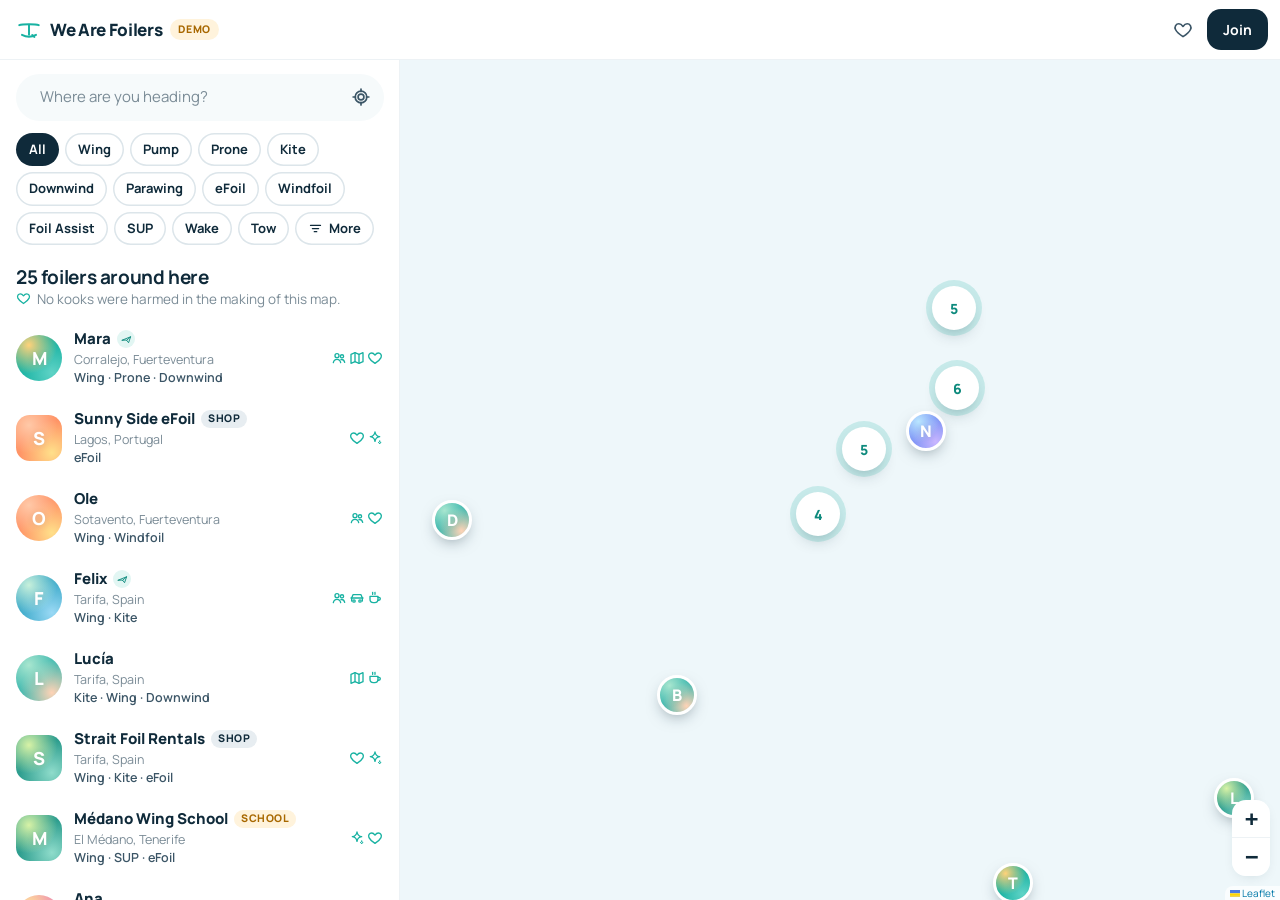
==== index.html @ 5c859008 "First version: map, profile cards, travel mode, admin (demo mode) Co-Authored-By: Claude Opus 5.5 <n" ====
<!doctype html>
<html lang="en">
<head>
  <meta charset="utf-8">
  <meta name="viewport" content="width=device-width, initial-scale=1, viewport-fit=cover">
  <title>We Are Foilers · Find foilers near you, wherever you are</title>
  <meta name="description" content="A free, non-profit world map of foilers. Wing, pump, prone, kite, downwind and more. Find locals when you travel, get shown the spots, share a session.">
  <meta name="theme-color" content="#FFFFFF">
  <link rel="icon" href="assets/img/favicon.svg" type="image/svg+xml">
  <meta property="og:title" content="We Are Foilers">
  <meta property="og:description" content="Find foilers near you, wherever you are. Free and non-profit.">
  <meta property="og:type" content="website">
  <link rel="stylesheet" href="assets/vendor/leaflet/leaflet.css">
  <link rel="stylesheet" href="assets/vendor/markercluster/MarkerCluster.css">
  <link rel="stylesheet" href="assets/vendor/maplibre/maplibre-gl.css">
  <link rel="stylesheet" href="assets/css/fonts.css">
  <link rel="stylesheet" href="assets/css/app.css">
</head>
<body>

<header class="topbar">
  <div class="brand"><a class="logo" href="./" aria-label="We Are Foilers, home"><span id="logoIcon"></span>We Are Foilers</a><button class="demo-badge hidden" id="demoBanner">Demo</button></div>
  <div class="top-actions">
    <button class="icon-btn" id="btnAbout" aria-label="About"></button>
    <button class="btn" id="btnMe">Join</button>
  </div>
</header>

<main class="layout">
  <div id="map" role="application" aria-label="Map of foilers"></div>

  <div class="finder" id="finder">
    <form class="search" id="searchForm" role="search">
      <span id="searchIcon"></span>
      <input id="searchInput" type="search" placeholder="Where are you heading?" autocomplete="off" enterkeyhint="search" aria-label="Search a place">
      <button type="button" class="icon-btn" id="btnLocate" aria-label="Near me"></button>
    </form>
    <div class="chips" id="chips" aria-label="Filter by discipline"></div>
  </div>

  <aside class="panel" id="panel" data-size="peek" aria-label="Foilers">
    <button class="grip" id="grip" aria-label="Expand list"><span></span></button>
    <div class="panel-body" id="panelBody"></div>
  </aside>
</main>

<dialog id="dlg"></dialog>
<div class="toast" id="toast" role="status" aria-live="polite"></div>

<script src="assets/vendor/leaflet/leaflet.js"></script>
<script src="assets/vendor/markercluster/leaflet.markercluster.js"></script>
<script src="assets/vendor/maplibre/maplibre-gl.js"></script>
<script src="assets/vendor/maplibre/leaflet-maplibre-gl.js"></script>
<script src="assets/js/config.js"></script>
<script src="assets/js/catalog.js"></script>
<script src="assets/js/icons.js"></script>
<script src="assets/js/ui.js"></script>
<script src="assets/js/store-demo.js"></script>
<script src="assets/js/app.js"></script>
</body>
</html>
---- assets/vendor/leaflet/leaflet.css ----
/* required styles */

.leaflet-pane,
.leaflet-tile,
.leaflet-marker-icon,
.leaflet-marker-shadow,
.leaflet-tile-container,
.leaflet-pane > svg,
.leaflet-pane > canvas,
.leaflet-zoom-box,
.leaflet-image-layer,
.leaflet-layer {
	position: absolute;
	left: 0;
	top: 0;
	}
.leaflet-container {
	overflow: hidden;
	}
.leaflet-tile,
.leaflet-marker-icon,
.leaflet-marker-shadow {
	-webkit-user-select: none;
	   -moz-user-select: none;
	        user-select: none;
	  -webkit-user-drag: none;
	}
/* Prevents IE11 from highlighting tiles in blue */
.leaflet-tile::selection {
	background: transparent;
}
/* Safari renders non-retina tile on retina better with this, but Chrome is worse */
.leaflet-safari .leaflet-tile {
	image-rendering: -webkit-optimize-contrast;
	}
/* hack that prevents hw layers "stretching" when loading new tiles */
.leaflet-safari .leaflet-tile-container {
	width: 1600px;
	height: 1600px;
	-webkit-transform-origin: 0 0;
	}
.leaflet-marker-icon,
.leaflet-marker-shadow {
	display: block;
	}
/* .leaflet-container svg: reset svg max-width decleration shipped in Joomla! (joomla.org) 3.x */
/* .leaflet-container img: map is broken in FF if you have max-width: 100% on tiles */
.leaflet-container .leaflet-overlay-pane svg {
	max-width: none !important;
	max-height: none !important;
	}
.leaflet-container .leaflet-marker-pane img,
.leaflet-container .leaflet-shadow-pane img,
.leaflet-container .leaflet-tile-pane img,
.leaflet-container img.leaflet-image-layer,
.leaflet-container .leaflet-tile {
	max-width: none !important;
	max-height: none !important;
	width: auto;
	padding: 0;
	}

.leaflet-container img.leaflet-tile {
	/* See: https://bugs.chromium.org/p/chromium/issues/detail?id=600120 */
	mix-blend-mode: plus-lighter;
}

.leaflet-container.leaflet-touch-zoom {
	-ms-touch-action: pan-x pan-y;
	touch-action: pan-x pan-y;
	}
.leaflet-container.leaflet-touch-drag {
	-ms-touch-action: pinch-zoom;
	/* Fallback for FF which doesn't support pinch-zoom */
	touch-action: none;
	touch-action: pinch-zoom;
}
.leaflet-container.leaflet-touch-drag.leaflet-touch-zoom {
	-ms-touch-action: none;
	touch-action: none;
}
.leaflet-container {
	-webkit-tap-highlight-color: transparent;
}
.leaflet-container a {
	-webkit-tap-highlight-color: rgba(51, 181, 229, 0.4);
}
.leaflet-tile {
	filter: inherit;
	visibility: hidden;
	}
.leaflet-tile-loaded {
	visibility: inherit;
	}
.leaflet-zoom-box {
	width: 0;
	height: 0;
	-moz-box-sizing: border-box;
	     box-sizing: border-box;
	z-index: 800;
	}
/* workaround for https://bugzilla.mozilla.org/show_bug.cgi?id=888319 */
.leaflet-overlay-pane svg {
	-moz-user-select: none;
	}

.leaflet-pane         { z-index: 400; }

.leaflet-tile-pane    { z-index: 200; }
.leaflet-overlay-pane { z-index: 400; }
.leaflet-shadow-pane  { z-index: 500; }
.leaflet-marker-pane  { z-index: 600; }
.leaflet-tooltip-pane   { z-index: 650; }
.leaflet-popup-pane   { z-index: 700; }

.leaflet-map-pane canvas { z-index: 100; }
.leaflet-map-pane svg    { z-index: 200; }

.leaflet-vml-shape {
	width: 1px;
	height: 1px;
	}
.lvml {
	behavior: url(#default#VML);
	display: inline-block;
	position: absolute;
	}


/* control positioning */

.leaflet-control {
	position: relative;
	z-index: 800;
	pointer-events: visiblePainted; /* IE 9-10 doesn't have auto */
	pointer-events: auto;
	}
.leaflet-top,
.leaflet-bottom {
	position: absolute;
	z-index: 1000;
	pointer-events: none;
	}
.leaflet-top {
	top: 0;
	}
.leaflet-right {
	right: 0;
	}
.leaflet-bottom {
	bottom: 0;
	}
.leaflet-left {
	left: 0;
	}
.leaflet-control {
	float: left;
	clear: both;
	}
.leaflet-right .leaflet-control {
	float: right;
	}
.leaflet-top .leaflet-control {
	margin-top: 10px;
	}
.leaflet-bottom .leaflet-control {
	margin-bottom: 10px;
	}
.leaflet-left .leaflet-control {
	margin-left: 10px;
	}
.leaflet-right .leaflet-control {
	margin-right: 10px;
	}


/* zoom and fade animations */

.leaflet-fade-anim .leaflet-popup {
	opacity: 0;
	-webkit-transition: opacity 0.2s linear;
	   -moz-transition: opacity 0.2s linear;
	        transition: opacity 0.2s linear;
	}
.leaflet-fade-anim .leaflet-map-pane .leaflet-popup {
	opacity: 1;
	}
.leaflet-zoom-animated {
	-webkit-transform-origin: 0 0;
	    -ms-transform-origin: 0 0;
	        transform-origin: 0 0;
	}
svg.leaflet-zoom-animated {
	will-change: transform;
}

.leaflet-zoom-anim .leaflet-zoom-animated {
	-webkit-transition: -webkit-transform 0.25s cubic-bezier(0,0,0.25,1);
	   -moz-transition:    -moz-transform 0.25s cubic-bezier(0,0,0.25,1);
	        transition:         transform 0.25s cubic-bezier(0,0,0.25,1);
	}
.leaflet-zoom-anim .leaflet-tile,
.leaflet-pan-anim .leaflet-tile {
	-webkit-transition: none;
	   -moz-transition: none;
	        transition: none;
	}

.leaflet-zoom-anim .leaflet-zoom-hide {
	visibility: hidden;
	}


/* cursors */

.leaflet-interactive {
	cursor: pointer;
	}
.leaflet-grab {
	cursor: -webkit-grab;
	cursor:    -moz-grab;
	cursor:         grab;
	}
.leaflet-crosshair,
.leaflet-crosshair .leaflet-interactive {
	cursor: crosshair;
	}
.leaflet-popup-pane,
.leaflet-control {
	cursor: auto;
	}
.leaflet-dragging .leaflet-grab,
.leaflet-dragging .leaflet-grab .leaflet-interactive,
.leaflet-dragging .leaflet-marker-draggable {
	cursor: move;
	cursor: -webkit-grabbing;
	cursor:    -moz-grabbing;
	cursor:         grabbing;
	}

/* marker & overlays interactivity */
.leaflet-marker-icon,
.leaflet-marker-shadow,
.leaflet-image-layer,
.leaflet-pane > svg path,
.leaflet-tile-container {
	pointer-events: none;
	}

.leaflet-marker-icon.leaflet-interactive,
.leaflet-image-layer.leaflet-interactive,
.leaflet-pane > svg path.leaflet-interactive,
svg.leaflet-image-layer.leaflet-interactive path {
	pointer-events: visiblePainted; /* IE 9-10 doesn't have auto */
	pointer-events: auto;
	}

/* visual tweaks */

.leaflet-container {
	background: #ddd;
	outline-offset: 1px;
	}
.leaflet-container a {
	color: #0078A8;
	}
.leaflet-zoom-box {
	border: 2px dotted #38f;
	background: rgba(255,255,255,0.5);
	}


/* general typography */
.leaflet-container {
	font-family: "Helvetica Neue", Arial, Helvetica, sans-serif;
	font-size: 12px;
	font-size: 0.75rem;
	line-height: 1.5;
	}


/* general toolbar styles */

.leaflet-bar {
	box-shadow: 0 1px 5px rgba(0,0,0,0.65);
	border-radius: 4px;
	}
.leaflet-bar a {
	background-color: #fff;
	border-bottom: 1px solid #ccc;
	width: 26px;
	height: 26px;
	line-height: 26px;
	display: block;
	text-align: center;
	text-decoration: none;
	color: black;
	}
.leaflet-bar a,
.leaflet-control-layers-toggle {
	background-position: 50% 50%;
	background-repeat: no-repeat;
	display: block;
	}
.leaflet-bar a:hover,
.leaflet-bar a:focus {
	background-color: #f4f4f4;
	}
.leaflet-bar a:first-child {
	border-top-left-radius: 4px;
	border-top-right-radius: 4px;
	}
.leaflet-bar a:last-child {
	border-bottom-left-radius: 4px;
	border-bottom-right-radius: 4px;
	border-bottom: none;
	}
.leaflet-bar a.leaflet-disabled {
	cursor: default;
	background-color: #f4f4f4;
	color: #bbb;
	}

.leaflet-touch .leaflet-bar a {
	width: 30px;
	height: 30px;
	line-height: 30px;
	}
.leaflet-touch .leaflet-bar a:first-child {
	border-top-left-radius: 2px;
	border-top-right-radius: 2px;
	}
.leaflet-touch .leaflet-bar a:last-child {
	border-bottom-left-radius: 2px;
	border-bottom-right-radius: 2px;
	}

/* zoom control */

.leaflet-control-zoom-in,
.leaflet-control-zoom-out {
	font: bold 18px 'Lucida Console', Monaco, monospace;
	text-indent: 1px;
	}

.leaflet-touch .leaflet-control-zoom-in, .leaflet-touch .leaflet-control-zoom-out  {
	font-size: 22px;
	}


/* layers control */

.leaflet-control-layers {
	box-shadow: 0 1px 5px rgba(0,0,0,0.4);
	background: #fff;
	border-radius: 5px;
	}
.leaflet-control-layers-toggle {
	background-image: url(images/layers.png);
	width: 36px;
	height: 36px;
	}
.leaflet-retina .leaflet-control-layers-toggle {
	background-image: url(images/layers-2x.png);
	background-size: 26px 26px;
	}
.leaflet-touch .leaflet-control-layers-toggle {
	width: 44px;
	height: 44px;
	}
.leaflet-control-layers .leaflet-control-layers-list,
.leaflet-control-layers-expanded .leaflet-control-layers-toggle {
	display: none;
	}
.leaflet-control-layers-expanded .leaflet-control-layers-list {
	display: block;
	position: relative;
	}
.leaflet-control-layers-expanded {
	padding: 6px 10px 6px 6px;
	color: #333;
	background: #fff;
	}
.leaflet-control-layers-scrollbar {
	overflow-y: scroll;
	overflow-x: hidden;
	padding-right: 5px;
	}
.leaflet-control-layers-selector {
	margin-top: 2px;
	position: relative;
	top: 1px;
	}
.leaflet-control-layers label {
	display: block;
	font-size: 13px;
	font-size: 1.08333em;
	}
.leaflet-control-layers-separator {
	height: 0;
	border-top: 1px solid #ddd;
	margin: 5px -10px 5px -6px;
	}

/* Default icon URLs */
.leaflet-default-icon-path { /* used only in path-guessing heuristic, see L.Icon.Default */
	background-image: url(images/marker-icon.png);
	}


/* attribution and scale controls */

.leaflet-container .leaflet-control-attribution {
	background: #fff;
	background: rgba(255, 255, 255, 0.8);
	margin: 0;
	}
.leaflet-control-attribution,
.leaflet-control-scale-line {
	padding: 0 5px;
	color: #333;
	line-height: 1.4;
	}
.leaflet-control-attribution a {
	text-decoration: none;
	}
.leaflet-control-attribution a:hover,
.leaflet-control-attribution a:focus {
	text-decoration: underline;
	}
.leaflet-attribution-flag {
	display: inline !important;
	vertical-align: baseline !important;
	width: 1em;
	height: 0.6669em;
	}
.leaflet-left .leaflet-control-scale {
	margin-left: 5px;
	}
.leaflet-bottom .leaflet-control-scale {
	margin-bottom: 5px;
	}
.leaflet-control-scale-line {
	border: 2px solid #777;
	border-top: none;
	line-height: 1.1;
	padding: 2px 5px 1px;
	white-space: nowrap;
	-moz-box-sizing: border-box;
	     box-sizing: border-box;
	background: rgba(255, 255, 255, 0.8);
	text-shadow: 1px 1px #fff;
	}
.leaflet-control-scale-line:not(:first-child) {
	border-top: 2px solid #777;
	border-bottom: none;
	margin-top: -2px;
	}
.leaflet-control-scale-line:not(:first-child):not(:last-child) {
	border-bottom: 2px solid #777;
	}

.leaflet-touch .leaflet-control-attribution,
.leaflet-touch .leaflet-control-layers,
.leaflet-touch .leaflet-bar {
	box-shadow: none;
	}
.leaflet-touch .leaflet-control-layers,
.leaflet-touch .leaflet-bar {
	border: 2px solid rgba(0,0,0,0.2);
	background-clip: padding-box;
	}


/* popup */

.leaflet-popup {
	position: absolute;
	text-align: center;
	margin-bottom: 20px;
	}
.leaflet-popup-content-wrapper {
	padding: 1px;
	text-align: left;
	border-radius: 12px;
	}
.leaflet-popup-content {
	margin: 13px 24px 13px 20px;
	line-height: 1.3;
	font-size: 13px;
	font-size: 1.08333em;
	min-height: 1px;
	}
.leaflet-popup-content p {
	margin: 17px 0;
	margin: 1.3em 0;
	}
.leaflet-popup-tip-container {
	width: 40px;
	height: 20px;
	position: absolute;
	left: 50%;
	margin-top: -1px;
	margin-left: -20px;
	overflow: hidden;
	pointer-events: none;
	}
.leaflet-popup-tip {
	width: 17px;
	height: 17px;
	padding: 1px;

	margin: -10px auto 0;
	pointer-events: auto;

	-webkit-transform: rotate(45deg);
	   -moz-transform: rotate(45deg);
	    -ms-transform: rotate(45deg);
	        transform: rotate(45deg);
	}
.leaflet-popup-content-wrapper,
.leaflet-popup-tip {
	background: white;
	color: #333;
	box-shadow: 0 3px 14px rgba(0,0,0,0.4);
	}
.leaflet-container a.leaflet-popup-close-button {
	position: absolute;
	top: 0;
	right: 0;
	border: none;
	text-align: center;
	width: 24px;
	height: 24px;
	font: 16px/24px Tahoma, Verdana, sans-serif;
	color: #757575;
	text-decoration: none;
	background: transparent;
	}
.leaflet-container a.leaflet-popup-close-button:hover,
.leaflet-container a.leaflet-popup-close-button:focus {
	color: #585858;
	}
.leaflet-popup-scrolled {
	overflow: auto;
	}

.leaflet-oldie .leaflet-popup-content-wrapper {
	-ms-zoom: 1;
	}
.leaflet-oldie .leaflet-popup-tip {
	width: 24px;
	margin: 0 auto;

	-ms-filter: "progid:DXImageTransform.Microsoft.Matrix(M11=0.70710678, M12=0.70710678, M21=-0.70710678, M22=0.70710678)";
	filter: progid:DXImageTransform.Microsoft.Matrix(M11=0.70710678, M12=0.70710678, M21=-0.70710678, M22=0.70710678);
	}

.leaflet-oldie .leaflet-control-zoom,
.leaflet-oldie .leaflet-control-layers,
.leaflet-oldie .leaflet-popup-content-wrapper,
.leaflet-oldie .leaflet-popup-tip {
	border: 1px solid #999;
	}


/* div icon */

.leaflet-div-icon {
	background: #fff;
	border: 1px solid #666;
	}


/* Tooltip */
/* Base styles for the element that has a tooltip */
.leaflet-tooltip {
	position: absolute;
	padding: 6px;
	background-color: #fff;
	border: 1px solid #fff;
	border-radius: 3px;
	color: #222;
	white-space: nowrap;
	-webkit-user-select: none;
	-moz-user-select: none;
	-ms-user-select: none;
	user-select: none;
	pointer-events: none;
	box-shadow: 0 1px 3px rgba(0,0,0,0.4);
	}
.leaflet-tooltip.leaflet-interactive {
	cursor: pointer;
	pointer-events: auto;
	}
.leaflet-tooltip-top:before,
.leaflet-tooltip-bottom:before,
.leaflet-tooltip-left:before,
.leaflet-tooltip-right:before {
	position: absolute;
	pointer-events: none;
	border: 6px solid transparent;
	background: transparent;
	content: "";
	}

/* Directions */

.leaflet-tooltip-bottom {
	margin-top: 6px;
}
.leaflet-tooltip-top {
	margin-top: -6px;
}
.leaflet-tooltip-bottom:before,
.leaflet-tooltip-top:before {
	left: 50%;
	margin-left: -6px;
	}
.leaflet-tooltip-top:before {
	bottom: 0;
	margin-bottom: -12px;
	border-top-color: #fff;
	}
.leaflet-tooltip-bottom:before {
	top: 0;
	margin-top: -12px;
	margin-left: -6px;
	border-bottom-color: #fff;
	}
.leaflet-tooltip-left {
	margin-left: -6px;
}
.leaflet-tooltip-right {
	margin-left: 6px;
}
.leaflet-tooltip-left:before,
.leaflet-tooltip-right:before {
	top: 50%;
	margin-top: -6px;
	}
.leaflet-tooltip-left:before {
	right: 0;
	margin-right: -12px;
	border-left-color: #fff;
	}
.leaflet-tooltip-right:before {
	left: 0;
	margin-left: -12px;
	border-right-color: #fff;
	}

/* Printing */

@media print {
	/* Prevent printers from removing background-images of controls. */
	.leaflet-control {
		-webkit-print-color-adjust: exact;
		print-color-adjust: exact;
		}
	}
---- assets/vendor/markercluster/MarkerCluster.css ----
.leaflet-cluster-anim .leaflet-marker-icon, .leaflet-cluster-anim .leaflet-marker-shadow {
	-webkit-transition: -webkit-transform 0.3s ease-out, opacity 0.3s ease-in;
	-moz-transition: -moz-transform 0.3s ease-out, opacity 0.3s ease-in;
	-o-transition: -o-transform 0.3s ease-out, opacity 0.3s ease-in;
	transition: transform 0.3s ease-out, opacity 0.3s ease-in;
}

.leaflet-cluster-spider-leg {
	/* stroke-dashoffset (duration and function) should match with leaflet-marker-icon transform in order to track it exactly */
	-webkit-transition: -webkit-stroke-dashoffset 0.3s ease-out, -webkit-stroke-opacity 0.3s ease-in;
	-moz-transition: -moz-stroke-dashoffset 0.3s ease-out, -moz-stroke-opacity 0.3s ease-in;
	-o-transition: -o-stroke-dashoffset 0.3s ease-out, -o-stroke-opacity 0.3s ease-in;
	transition: stroke-dashoffset 0.3s ease-out, stroke-opacity 0.3s ease-in;
}
---- assets/vendor/maplibre/maplibre-gl.css ----
.maplibregl-map{font:12px/20px Helvetica Neue,Arial,Helvetica,sans-serif;overflow:hidden;position:relative;-webkit-tap-highlight-color:rgb(0 0 0/0)}.maplibregl-canvas{left:0;position:absolute;top:0}.maplibregl-map:fullscreen{height:100%;width:100%}.maplibregl-ctrl-group button.maplibregl-ctrl-compass{touch-action:none}.maplibregl-canvas-container.maplibregl-interactive,.maplibregl-ctrl-group button.maplibregl-ctrl-compass{cursor:grab;-webkit-user-select:none;-moz-user-select:none;user-select:none}.maplibregl-canvas-container.maplibregl-interactive.maplibregl-track-pointer{cursor:pointer}.maplibregl-canvas-container.maplibregl-interactive:active,.maplibregl-ctrl-group button.maplibregl-ctrl-compass:active{cursor:grabbing}.maplibregl-canvas-container.maplibregl-touch-zoom-rotate,.maplibregl-canvas-container.maplibregl-touch-zoom-rotate .maplibregl-canvas{touch-action:pan-x pan-y}.maplibregl-canvas-container.maplibregl-touch-drag-pan,.maplibregl-canvas-container.maplibregl-touch-drag-pan .maplibregl-canvas{touch-action:pinch-zoom}.maplibregl-canvas-container.maplibregl-touch-zoom-rotate.maplibregl-touch-drag-pan,.maplibregl-canvas-container.maplibregl-touch-zoom-rotate.maplibregl-touch-drag-pan .maplibregl-canvas{touch-action:none}.maplibregl-canvas-container.maplibregl-touch-drag-pan.maplibregl-cooperative-gestures,.maplibregl-canvas-container.maplibregl-touch-drag-pan.maplibregl-cooperative-gestures .maplibregl-canvas{touch-action:pan-x pan-y}.maplibregl-ctrl-bottom-left,.maplibregl-ctrl-bottom-right,.maplibregl-ctrl-top-left,.maplibregl-ctrl-top-right{pointer-events:none;position:absolute;z-index:2}.maplibregl-ctrl-top-left{left:0;top:0}.maplibregl-ctrl-top-right{right:0;top:0}.maplibregl-ctrl-bottom-left{bottom:0;left:0}.maplibregl-ctrl-bottom-right{bottom:0;right:0}.maplibregl-ctrl{clear:both;pointer-events:auto;transform:translate(0)}.maplibregl-ctrl-top-left .maplibregl-ctrl{float:left;margin:10px 0 0 10px}.maplibregl-ctrl-top-right .maplibregl-ctrl{float:right;margin:10px 10px 0 0}.maplibregl-ctrl-bottom-left .maplibregl-ctrl{float:left;margin:0 0 10px 10px}.maplibregl-ctrl-bottom-right .maplibregl-ctrl{float:right;margin:0 10px 10px 0}.maplibregl-ctrl-group{background:#fff;border-radius:4px}.maplibregl-ctrl-group:not(:empty){box-shadow:0 0 0 2px rgba(0,0,0,.1)}@media (forced-colors:active){.maplibregl-ctrl-group:not(:empty){box-shadow:0 0 0 2px ButtonText}}.maplibregl-ctrl-group button{background-color:transparent;border:0;box-sizing:border-box;cursor:pointer;display:block;height:29px;outline:none;padding:0;width:29px}.maplibregl-ctrl-group button+button{border-top:1px solid #ddd}.maplibregl-ctrl button .maplibregl-ctrl-icon{background-position:50%;background-repeat:no-repeat;display:block;height:100%;width:100%}@media (forced-colors:active){.maplibregl-ctrl-icon{background-color:transparent}.maplibregl-ctrl-group button+button{border-top:1px solid ButtonText}}.maplibregl-ctrl button::-moz-focus-inner{border:0;padding:0}.maplibregl-ctrl-attrib-button:focus,.maplibregl-ctrl-group button:focus{box-shadow:0 0 2px 2px #0096ff}.maplibregl-ctrl button:disabled{cursor:not-allowed}.maplibregl-ctrl button:disabled .maplibregl-ctrl-icon{opacity:.25}@media (hover:hover){.maplibregl-ctrl button:not(:disabled):hover{background-color:rgba(0,0,0,.05)}}.maplibregl-ctrl button:not(:disabled):active{background-color:rgba(0,0,0,.05)}.maplibregl-ctrl-group button:focus:focus-visible{box-shadow:0 0 2px 2px #0096ff}.maplibregl-ctrl-group button:focus:not(:focus-visible){box-shadow:none}.maplibregl-ctrl-group button:focus:first-child{border-radius:4px 4px 0 0}.maplibregl-ctrl-group button:focus:last-child{border-radius:0 0 4px 4px}.maplibregl-ctrl-group button:focus:only-child{border-radius:inherit}.maplibregl-ctrl button.maplibregl-ctrl-zoom-out .maplibregl-ctrl-icon{background-image:url("data:image/svg+xml;charset=utf-8,%3Csvg xmlns='http://www.w3.org/2000/svg' width='29' height='29' fill='%23333' viewBox='0 0 29 29'%3E%3Cpath d='M10 13c-.75 0-1.5.75-1.5 1.5S9.25 16 10 16h9c.75 0 1.5-.75 1.5-1.5S19.75 13 19 13z'/%3E%3C/svg%3E")}.maplibregl-ctrl button.maplibregl-ctrl-zoom-in .maplibregl-ctrl-icon{background-image:url("data:image/svg+xml;charset=utf-8,%3Csvg xmlns='http://www.w3.org/2000/svg' width='29' height='29' fill='%23333' viewBox='0 0 29 29'%3E%3Cpath d='M14.5 8.5c-.75 0-1.5.75-1.5 1.5v3h-3c-.75 0-1.5.75-1.5 1.5S9.25 16 10 16h3v3c0 .75.75 1.5 1.5 1.5S16 19.75 16 19v-3h3c.75 0 1.5-.75 1.5-1.5S19.75 13 19 13h-3v-3c0-.75-.75-1.5-1.5-1.5'/%3E%3C/svg%3E")}@media (forced-colors:active){.maplibregl-ctrl button.maplibregl-ctrl-zoom-out .maplibregl-ctrl-icon{background-image:url("data:image/svg+xml;charset=utf-8,%3Csvg xmlns='http://www.w3.org/2000/svg' width='29' height='29' fill='%23fff' viewBox='0 0 29 29'%3E%3Cpath d='M10 13c-.75 0-1.5.75-1.5 1.5S9.25 16 10 16h9c.75 0 1.5-.75 1.5-1.5S19.75 13 19 13z'/%3E%3C/svg%3E")}.maplibregl-ctrl button.maplibregl-ctrl-zoom-in .maplibregl-ctrl-icon{background-image:url("data:image/svg+xml;charset=utf-8,%3Csvg xmlns='http://www.w3.org/2000/svg' width='29' height='29' fill='%23fff' viewBox='0 0 29 29'%3E%3Cpath d='M14.5 8.5c-.75 0-1.5.75-1.5 1.5v3h-3c-.75 0-1.5.75-1.5 1.5S9.25 16 10 16h3v3c0 .75.75 1.5 1.5 1.5S16 19.75 16 19v-3h3c.75 0 1.5-.75 1.5-1.5S19.75 13 19 13h-3v-3c0-.75-.75-1.5-1.5-1.5'/%3E%3C/svg%3E")}}@media (forced-colors:active) and (prefers-color-scheme:light){.maplibregl-ctrl button.maplibregl-ctrl-zoom-out .maplibregl-ctrl-icon{background-image:url("data:image/svg+xml;charset=utf-8,%3Csvg xmlns='http://www.w3.org/2000/svg' width='29' height='29' viewBox='0 0 29 29'%3E%3Cpath d='M10 13c-.75 0-1.5.75-1.5 1.5S9.25 16 10 16h9c.75 0 1.5-.75 1.5-1.5S19.75 13 19 13z'/%3E%3C/svg%3E")}.maplibregl-ctrl button.maplibregl-ctrl-zoom-in .maplibregl-ctrl-icon{background-image:url("data:image/svg+xml;charset=utf-8,%3Csvg xmlns='http://www.w3.org/2000/svg' width='29' height='29' viewBox='0 0 29 29'%3E%3Cpath d='M14.5 8.5c-.75 0-1.5.75-1.5 1.5v3h-3c-.75 0-1.5.75-1.5 1.5S9.25 16 10 16h3v3c0 .75.75 1.5 1.5 1.5S16 19.75 16 19v-3h3c.75 0 1.5-.75 1.5-1.5S19.75 13 19 13h-3v-3c0-.75-.75-1.5-1.5-1.5'/%3E%3C/svg%3E")}}.maplibregl-ctrl button.maplibregl-ctrl-fullscreen .maplibregl-ctrl-icon{background-image:url("data:image/svg+xml;charset=utf-8,%3Csvg xmlns='http://www.w3.org/2000/svg' width='29' height='29' fill='%23333' viewBox='0 0 29 29'%3E%3Cpath d='M24 16v5.5c0 1.75-.75 2.5-2.5 2.5H16v-1l3-1.5-4-5.5 1-1 5.5 4 1.5-3zM6 16l1.5 3 5.5-4 1 1-4 5.5 3 1.5v1H7.5C5.75 24 5 23.25 5 21.5V16zm7-11v1l-3 1.5 4 5.5-1 1-5.5-4L6 13H5V7.5C5 5.75 5.75 5 7.5 5zm11 2.5c0-1.75-.75-2.5-2.5-2.5H16v1l3 1.5-4 5.5 1 1 5.5-4 1.5 3h1z'/%3E%3C/svg%3E")}.maplibregl-ctrl button.maplibregl-ctrl-shrink .maplibregl-ctrl-icon{background-image:url("data:image/svg+xml;charset=utf-8,%3Csvg xmlns='http://www.w3.org/2000/svg' width='29' height='29' viewBox='0 0 29 29'%3E%3Cpath d='M18.5 16c-1.75 0-2.5.75-2.5 2.5V24h1l1.5-3 5.5 4 1-1-4-5.5 3-1.5v-1zM13 18.5c0-1.75-.75-2.5-2.5-2.5H5v1l3 1.5L4 24l1 1 5.5-4 1.5 3h1zm3-8c0 1.75.75 2.5 2.5 2.5H24v-1l-3-1.5L25 5l-1-1-5.5 4L17 5h-1zM10.5 13c1.75 0 2.5-.75 2.5-2.5V5h-1l-1.5 3L5 4 4 5l4 5.5L5 12v1z'/%3E%3C/svg%3E")}@media (forced-colors:active){.maplibregl-ctrl button.maplibregl-ctrl-fullscreen .maplibregl-ctrl-icon{background-image:url("data:image/svg+xml;charset=utf-8,%3Csvg xmlns='http://www.w3.org/2000/svg' width='29' height='29' fill='%23fff' viewBox='0 0 29 29'%3E%3Cpath d='M24 16v5.5c0 1.75-.75 2.5-2.5 2.5H16v-1l3-1.5-4-5.5 1-1 5.5 4 1.5-3zM6 16l1.5 3 5.5-4 1 1-4 5.5 3 1.5v1H7.5C5.75 24 5 23.25 5 21.5V16zm7-11v1l-3 1.5 4 5.5-1 1-5.5-4L6 13H5V7.5C5 5.75 5.75 5 7.5 5zm11 2.5c0-1.75-.75-2.5-2.5-2.5H16v1l3 1.5-4 5.5 1 1 5.5-4 1.5 3h1z'/%3E%3C/svg%3E")}.maplibregl-ctrl button.maplibregl-ctrl-shrink .maplibregl-ctrl-icon{background-image:url("data:image/svg+xml;charset=utf-8,%3Csvg xmlns='http://www.w3.org/2000/svg' width='29' height='29' fill='%23fff' viewBox='0 0 29 29'%3E%3Cpath d='M18.5 16c-1.75 0-2.5.75-2.5 2.5V24h1l1.5-3 5.5 4 1-1-4-5.5 3-1.5v-1zM13 18.5c0-1.75-.75-2.5-2.5-2.5H5v1l3 1.5L4 24l1 1 5.5-4 1.5 3h1zm3-8c0 1.75.75 2.5 2.5 2.5H24v-1l-3-1.5L25 5l-1-1-5.5 4L17 5h-1zM10.5 13c1.75 0 2.5-.75 2.5-2.5V5h-1l-1.5 3L5 4 4 5l4 5.5L5 12v1z'/%3E%3C/svg%3E")}}@media (forced-colors:active) and (prefers-color-scheme:light){.maplibregl-ctrl button.maplibregl-ctrl-fullscreen .maplibregl-ctrl-icon{background-image:url("data:image/svg+xml;charset=utf-8,%3Csvg xmlns='http://www.w3.org/2000/svg' width='29' height='29' viewBox='0 0 29 29'%3E%3Cpath d='M24 16v5.5c0 1.75-.75 2.5-2.5 2.5H16v-1l3-1.5-4-5.5 1-1 5.5 4 1.5-3zM6 16l1.5 3 5.5-4 1 1-4 5.5 3 1.5v1H7.5C5.75 24 5 23.25 5 21.5V16zm7-11v1l-3 1.5 4 5.5-1 1-5.5-4L6 13H5V7.5C5 5.75 5.75 5 7.5 5zm11 2.5c0-1.75-.75-2.5-2.5-2.5H16v1l3 1.5-4 5.5 1 1 5.5-4 1.5 3h1z'/%3E%3C/svg%3E")}.maplibregl-ctrl button.maplibregl-ctrl-shrink .maplibregl-ctrl-icon{background-image:url("data:image/svg+xml;charset=utf-8,%3Csvg xmlns='http://www.w3.org/2000/svg' width='29' height='29' viewBox='0 0 29 29'%3E%3Cpath d='M18.5 16c-1.75 0-2.5.75-2.5 2.5V24h1l1.5-3 5.5 4 1-1-4-5.5 3-1.5v-1zM13 18.5c0-1.75-.75-2.5-2.5-2.5H5v1l3 1.5L4 24l1 1 5.5-4 1.5 3h1zm3-8c0 1.75.75 2.5 2.5 2.5H24v-1l-3-1.5L25 5l-1-1-5.5 4L17 5h-1zM10.5 13c1.75 0 2.5-.75 2.5-2.5V5h-1l-1.5 3L5 4 4 5l4 5.5L5 12v1z'/%3E%3C/svg%3E")}}.maplibregl-ctrl button.maplibregl-ctrl-compass .maplibregl-ctrl-icon{background-image:url("data:image/svg+xml;charset=utf-8,%3Csvg xmlns='http://www.w3.org/2000/svg' width='29' height='29' fill='%23333' viewBox='0 0 29 29'%3E%3Cpath d='m10.5 14 4-8 4 8z'/%3E%3Cpath fill='%23ccc' d='m10.5 16 4 8 4-8z'/%3E%3C/svg%3E")}@media (forced-colors:active){.maplibregl-ctrl button.maplibregl-ctrl-compass .maplibregl-ctrl-icon{background-image:url("data:image/svg+xml;charset=utf-8,%3Csvg xmlns='http://www.w3.org/2000/svg' width='29' height='29' fill='%23fff' viewBox='0 0 29 29'%3E%3Cpath d='m10.5 14 4-8 4 8z'/%3E%3Cpath fill='%23ccc' d='m10.5 16 4 8 4-8z'/%3E%3C/svg%3E")}}@media (forced-colors:active) and (prefers-color-scheme:light){.maplibregl-ctrl button.maplibregl-ctrl-compass .maplibregl-ctrl-icon{background-image:url("data:image/svg+xml;charset=utf-8,%3Csvg xmlns='http://www.w3.org/2000/svg' width='29' height='29' viewBox='0 0 29 29'%3E%3Cpath d='m10.5 14 4-8 4 8z'/%3E%3Cpath fill='%23ccc' d='m10.5 16 4 8 4-8z'/%3E%3C/svg%3E")}}.maplibregl-ctrl button.maplibregl-ctrl-globe .maplibregl-ctrl-icon{background-image:url("data:image/svg+xml;charset=utf-8,%3Csvg xmlns='http://www.w3.org/2000/svg' width='22' height='22' fill='none' stroke='%23333' viewBox='0 0 22 22'%3E%3Ccircle cx='11' cy='11' r='8.5'/%3E%3Cpath d='M17.5 11c0 4.819-3.02 8.5-6.5 8.5S4.5 15.819 4.5 11 7.52 2.5 11 2.5s6.5 3.681 6.5 8.5Z'/%3E%3Cpath d='M13.5 11c0 2.447-.331 4.64-.853 6.206-.262.785-.562 1.384-.872 1.777-.314.399-.58.517-.775.517s-.461-.118-.775-.517c-.31-.393-.61-.992-.872-1.777C8.831 15.64 8.5 13.446 8.5 11s.331-4.64.853-6.206c.262-.785.562-1.384.872-1.777.314-.399.58-.517.775-.517s.461.118.775.517c.31.393.61.992.872 1.777.522 1.565.853 3.76.853 6.206Z'/%3E%3Cpath d='M11 7.5c-1.909 0-3.622-.166-4.845-.428-.616-.132-1.08-.283-1.379-.434a1.3 1.3 0 0 1-.224-.138q.07-.058.224-.138c.299-.151.763-.302 1.379-.434C7.378 5.666 9.091 5.5 11 5.5s3.622.166 4.845.428c.616.132 1.08.283 1.379.434.105.053.177.1.224.138q-.07.058-.224.138c-.299.151-.763.302-1.379.434-1.223.262-2.936.428-4.845.428ZM4.486 6.436ZM11 16.5c-1.909 0-3.622-.166-4.845-.428-.616-.132-1.08-.283-1.379-.434a1.3 1.3 0 0 1-.224-.138 1.3 1.3 0 0 1 .224-.138c.299-.151.763-.302 1.379-.434C7.378 14.666 9.091 14.5 11 14.5s3.622.166 4.845.428c.616.132 1.08.283 1.379.434.105.053.177.1.224.138a1.3 1.3 0 0 1-.224.138c-.299.151-.763.302-1.379.434-1.223.262-2.936.428-4.845.428Zm-6.514-1.064ZM11 12.5c-2.46 0-4.672-.222-6.255-.574-.796-.177-1.406-.38-1.805-.59a1.5 1.5 0 0 1-.39-.272.3.3 0 0 1-.047-.064.3.3 0 0 1 .048-.064c.066-.073.189-.167.389-.272.399-.21 1.009-.413 1.805-.59C6.328 9.722 8.54 9.5 11 9.5s4.672.222 6.256.574c.795.177 1.405.38 1.804.59.2.105.323.2.39.272a.3.3 0 0 1 .047.064.3.3 0 0 1-.048.064 1.4 1.4 0 0 1-.389.272c-.399.21-1.009.413-1.804.59-1.584.352-3.796.574-6.256.574Zm-8.501-1.51v.002zm0 .018v.002zm17.002.002v-.002zm0-.018v-.002z'/%3E%3C/svg%3E")}.maplibregl-ctrl button.maplibregl-ctrl-globe-enabled .maplibregl-ctrl-icon{background-image:url("data:image/svg+xml;charset=utf-8,%3Csvg xmlns='http://www.w3.org/2000/svg' width='22' height='22' fill='none' stroke='%2333b5e5' viewBox='0 0 22 22'%3E%3Ccircle cx='11' cy='11' r='8.5'/%3E%3Cpath d='M17.5 11c0 4.819-3.02 8.5-6.5 8.5S4.5 15.819 4.5 11 7.52 2.5 11 2.5s6.5 3.681 6.5 8.5Z'/%3E%3Cpath d='M13.5 11c0 2.447-.331 4.64-.853 6.206-.262.785-.562 1.384-.872 1.777-.314.399-.58.517-.775.517s-.461-.118-.775-.517c-.31-.393-.61-.992-.872-1.777C8.831 15.64 8.5 13.446 8.5 11s.331-4.64.853-6.206c.262-.785.562-1.384.872-1.777.314-.399.58-.517.775-.517s.461.118.775.517c.31.393.61.992.872 1.777.522 1.565.853 3.76.853 6.206Z'/%3E%3Cpath d='M11 7.5c-1.909 0-3.622-.166-4.845-.428-.616-.132-1.08-.283-1.379-.434a1.3 1.3 0 0 1-.224-.138q.07-.058.224-.138c.299-.151.763-.302 1.379-.434C7.378 5.666 9.091 5.5 11 5.5s3.622.166 4.845.428c.616.132 1.08.283 1.379.434.105.053.177.1.224.138q-.07.058-.224.138c-.299.151-.763.302-1.379.434-1.223.262-2.936.428-4.845.428ZM4.486 6.436ZM11 16.5c-1.909 0-3.622-.166-4.845-.428-.616-.132-1.08-.283-1.379-.434a1.3 1.3 0 0 1-.224-.138 1.3 1.3 0 0 1 .224-.138c.299-.151.763-.302 1.379-.434C7.378 14.666 9.091 14.5 11 14.5s3.622.166 4.845.428c.616.132 1.08.283 1.379.434.105.053.177.1.224.138a1.3 1.3 0 0 1-.224.138c-.299.151-.763.302-1.379.434-1.223.262-2.936.428-4.845.428Zm-6.514-1.064ZM11 12.5c-2.46 0-4.672-.222-6.255-.574-.796-.177-1.406-.38-1.805-.59a1.5 1.5 0 0 1-.39-.272.3.3 0 0 1-.047-.064.3.3 0 0 1 .048-.064c.066-.073.189-.167.389-.272.399-.21 1.009-.413 1.805-.59C6.328 9.722 8.54 9.5 11 9.5s4.672.222 6.256.574c.795.177 1.405.38 1.804.59.2.105.323.2.39.272a.3.3 0 0 1 .047.064.3.3 0 0 1-.048.064 1.4 1.4 0 0 1-.389.272c-.399.21-1.009.413-1.804.59-1.584.352-3.796.574-6.256.574Zm-8.501-1.51v.002zm0 .018v.002zm17.002.002v-.002zm0-.018v-.002z'/%3E%3C/svg%3E")}.maplibregl-ctrl button.maplibregl-ctrl-terrain .maplibregl-ctrl-icon{background-image:url("data:image/svg+xml;charset=utf-8,%3Csvg xmlns='http://www.w3.org/2000/svg' width='22' height='22' fill='%23333' viewBox='0 0 22 22'%3E%3Cpath d='m1.754 13.406 4.453-4.851 3.09 3.09 3.281 3.277.969-.969-3.309-3.312 3.844-4.121 6.148 6.886h1.082v-.855l-7.207-8.07-4.84 5.187L6.169 6.57l-5.48 5.965v.871ZM.688 16.844h20.625v1.375H.688Zm0 0'/%3E%3C/svg%3E")}.maplibregl-ctrl button.maplibregl-ctrl-terrain-enabled .maplibregl-ctrl-icon{background-image:url("data:image/svg+xml;charset=utf-8,%3Csvg xmlns='http://www.w3.org/2000/svg' width='22' height='22' fill='%2333b5e5' viewBox='0 0 22 22'%3E%3Cpath d='m1.754 13.406 4.453-4.851 3.09 3.09 3.281 3.277.969-.969-3.309-3.312 3.844-4.121 6.148 6.886h1.082v-.855l-7.207-8.07-4.84 5.187L6.169 6.57l-5.48 5.965v.871ZM.688 16.844h20.625v1.375H.688Zm0 0'/%3E%3C/svg%3E")}.maplibregl-ctrl button.maplibregl-ctrl-geolocate .maplibregl-ctrl-icon{background-image:url("data:image/svg+xml;charset=utf-8,%3Csvg xmlns='http://www.w3.org/2000/svg' width='29' height='29' fill='%23333' viewBox='0 0 20 20'%3E%3Cpath d='M10 4C9 4 9 5 9 5v.1A5 5 0 0 0 5.1 9H5s-1 0-1 1 1 1 1 1h.1A5 5 0 0 0 9 14.9v.1s0 1 1 1 1-1 1-1v-.1a5 5 0 0 0 3.9-3.9h.1s1 0 1-1-1-1-1-1h-.1A5 5 0 0 0 11 5.1V5s0-1-1-1m0 2.5a3.5 3.5 0 1 1 0 7 3.5 3.5 0 1 1 0-7'/%3E%3Ccircle cx='10' cy='10' r='2'/%3E%3C/svg%3E")}.maplibregl-ctrl button.maplibregl-ctrl-geolocate:disabled .maplibregl-ctrl-icon{background-image:url("data:image/svg+xml;charset=utf-8,%3Csvg xmlns='http://www.w3.org/2000/svg' width='29' height='29' fill='%23aaa' viewBox='0 0 20 20'%3E%3Cpath d='M10 4C9 4 9 5 9 5v.1A5 5 0 0 0 5.1 9H5s-1 0-1 1 1 1 1 1h.1A5 5 0 0 0 9 14.9v.1s0 1 1 1 1-1 1-1v-.1a5 5 0 0 0 3.9-3.9h.1s1 0 1-1-1-1-1-1h-.1A5 5 0 0 0 11 5.1V5s0-1-1-1m0 2.5a3.5 3.5 0 1 1 0 7 3.5 3.5 0 1 1 0-7'/%3E%3Ccircle cx='10' cy='10' r='2'/%3E%3Cpath fill='red' d='m14 5 1 1-9 9-1-1z'/%3E%3C/svg%3E")}.maplibregl-ctrl button.maplibregl-ctrl-geolocate.maplibregl-ctrl-geolocate-active .maplibregl-ctrl-icon{background-image:url("data:image/svg+xml;charset=utf-8,%3Csvg xmlns='http://www.w3.org/2000/svg' width='29' height='29' fill='%2333b5e5' viewBox='0 0 20 20'%3E%3Cpath d='M10 4C9 4 9 5 9 5v.1A5 5 0 0 0 5.1 9H5s-1 0-1 1 1 1 1 1h.1A5 5 0 0 0 9 14.9v.1s0 1 1 1 1-1 1-1v-.1a5 5 0 0 0 3.9-3.9h.1s1 0 1-1-1-1-1-1h-.1A5 5 0 0 0 11 5.1V5s0-1-1-1m0 2.5a3.5 3.5 0 1 1 0 7 3.5 3.5 0 1 1 0-7'/%3E%3Ccircle cx='10' cy='10' r='2'/%3E%3C/svg%3E")}.maplibregl-ctrl button.maplibregl-ctrl-geolocate.maplibregl-ctrl-geolocate-active-error .maplibregl-ctrl-icon{background-image:url("data:image/svg+xml;charset=utf-8,%3Csvg xmlns='http://www.w3.org/2000/svg' width='29' height='29' fill='%23e58978' viewBox='0 0 20 20'%3E%3Cpath d='M10 4C9 4 9 5 9 5v.1A5 5 0 0 0 5.1 9H5s-1 0-1 1 1 1 1 1h.1A5 5 0 0 0 9 14.9v.1s0 1 1 1 1-1 1-1v-.1a5 5 0 0 0 3.9-3.9h.1s1 0 1-1-1-1-1-1h-.1A5 5 0 0 0 11 5.1V5s0-1-1-1m0 2.5a3.5 3.5 0 1 1 0 7 3.5 3.5 0 1 1 0-7'/%3E%3Ccircle cx='10' cy='10' r='2'/%3E%3C/svg%3E")}.maplibregl-ctrl button.maplibregl-ctrl-geolocate.maplibregl-ctrl-geolocate-background .maplibregl-ctrl-icon{background-image:url("data:image/svg+xml;charset=utf-8,%3Csvg xmlns='http://www.w3.org/2000/svg' width='29' height='29' fill='%2333b5e5' viewBox='0 0 20 20'%3E%3Cpath d='M10 4C9 4 9 5 9 5v.1A5 5 0 0 0 5.1 9H5s-1 0-1 1 1 1 1 1h.1A5 5 0 0 0 9 14.9v.1s0 1 1 1 1-1 1-1v-.1a5 5 0 0 0 3.9-3.9h.1s1 0 1-1-1-1-1-1h-.1A5 5 0 0 0 11 5.1V5s0-1-1-1m0 2.5a3.5 3.5 0 1 1 0 7 3.5 3.5 0 1 1 0-7'/%3E%3C/svg%3E")}.maplibregl-ctrl button.maplibregl-ctrl-geolocate.maplibregl-ctrl-geolocate-background-error .maplibregl-ctrl-icon{background-image:url("data:image/svg+xml;charset=utf-8,%3Csvg xmlns='http://www.w3.org/2000/svg' width='29' height='29' fill='%23e54e33' viewBox='0 0 20 20'%3E%3Cpath d='M10 4C9 4 9 5 9 5v.1A5 5 0 0 0 5.1 9H5s-1 0-1 1 1 1 1 1h.1A5 5 0 0 0 9 14.9v.1s0 1 1 1 1-1 1-1v-.1a5 5 0 0 0 3.9-3.9h.1s1 0 1-1-1-1-1-1h-.1A5 5 0 0 0 11 5.1V5s0-1-1-1m0 2.5a3.5 3.5 0 1 1 0 7 3.5 3.5 0 1 1 0-7'/%3E%3C/svg%3E")}.maplibregl-ctrl button.maplibregl-ctrl-geolocate.maplibregl-ctrl-geolocate-waiting .maplibregl-ctrl-icon{animation:maplibregl-spin 2s linear infinite}@media (forced-colors:active){.maplibregl-ctrl button.maplibregl-ctrl-geolocate .maplibregl-ctrl-icon{background-image:url("data:image/svg+xml;charset=utf-8,%3Csvg xmlns='http://www.w3.org/2000/svg' width='29' height='29' fill='%23fff' viewBox='0 0 20 20'%3E%3Cpath d='M10 4C9 4 9 5 9 5v.1A5 5 0 0 0 5.1 9H5s-1 0-1 1 1 1 1 1h.1A5 5 0 0 0 9 14.9v.1s0 1 1 1 1-1 1-1v-.1a5 5 0 0 0 3.9-3.9h.1s1 0 1-1-1-1-1-1h-.1A5 5 0 0 0 11 5.1V5s0-1-1-1m0 2.5a3.5 3.5 0 1 1 0 7 3.5 3.5 0 1 1 0-7'/%3E%3Ccircle cx='10' cy='10' r='2'/%3E%3C/svg%3E")}.maplibregl-ctrl button.maplibregl-ctrl-geolocate:disabled .maplibregl-ctrl-icon{background-image:url("data:image/svg+xml;charset=utf-8,%3Csvg xmlns='http://www.w3.org/2000/svg' width='29' height='29' fill='%23999' viewBox='0 0 20 20'%3E%3Cpath d='M10 4C9 4 9 5 9 5v.1A5 5 0 0 0 5.1 9H5s-1 0-1 1 1 1 1 1h.1A5 5 0 0 0 9 14.9v.1s0 1 1 1 1-1 1-1v-.1a5 5 0 0 0 3.9-3.9h.1s1 0 1-1-1-1-1-1h-.1A5 5 0 0 0 11 5.1V5s0-1-1-1m0 2.5a3.5 3.5 0 1 1 0 7 3.5 3.5 0 1 1 0-7'/%3E%3Ccircle cx='10' cy='10' r='2'/%3E%3Cpath fill='red' d='m14 5 1 1-9 9-1-1z'/%3E%3C/svg%3E")}.maplibregl-ctrl button.maplibregl-ctrl-geolocate.maplibregl-ctrl-geolocate-active .maplibregl-ctrl-icon{background-image:url("data:image/svg+xml;charset=utf-8,%3Csvg xmlns='http://www.w3.org/2000/svg' width='29' height='29' fill='%2333b5e5' viewBox='0 0 20 20'%3E%3Cpath d='M10 4C9 4 9 5 9 5v.1A5 5 0 0 0 5.1 9H5s-1 0-1 1 1 1 1 1h.1A5 5 0 0 0 9 14.9v.1s0 1 1 1 1-1 1-1v-.1a5 5 0 0 0 3.9-3.9h.1s1 0 1-1-1-1-1-1h-.1A5 5 0 0 0 11 5.1V5s0-1-1-1m0 2.5a3.5 3.5 0 1 1 0 7 3.5 3.5 0 1 1 0-7'/%3E%3Ccircle cx='10' cy='10' r='2'/%3E%3C/svg%3E")}.maplibregl-ctrl button.maplibregl-ctrl-geolocate.maplibregl-ctrl-geolocate-active-error .maplibregl-ctrl-icon{background-image:url("data:image/svg+xml;charset=utf-8,%3Csvg xmlns='http://www.w3.org/2000/svg' width='29' height='29' fill='%23e58978' viewBox='0 0 20 20'%3E%3Cpath d='M10 4C9 4 9 5 9 5v.1A5 5 0 0 0 5.1 9H5s-1 0-1 1 1 1 1 1h.1A5 5 0 0 0 9 14.9v.1s0 1 1 1 1-1 1-1v-.1a5 5 0 0 0 3.9-3.9h.1s1 0 1-1-1-1-1-1h-.1A5 5 0 0 0 11 5.1V5s0-1-1-1m0 2.5a3.5 3.5 0 1 1 0 7 3.5 3.5 0 1 1 0-7'/%3E%3Ccircle cx='10' cy='10' r='2'/%3E%3C/svg%3E")}.maplibregl-ctrl button.maplibregl-ctrl-geolocate.maplibregl-ctrl-geolocate-background .maplibregl-ctrl-icon{background-image:url("data:image/svg+xml;charset=utf-8,%3Csvg xmlns='http://www.w3.org/2000/svg' width='29' height='29' fill='%2333b5e5' viewBox='0 0 20 20'%3E%3Cpath d='M10 4C9 4 9 5 9 5v.1A5 5 0 0 0 5.1 9H5s-1 0-1 1 1 1 1 1h.1A5 5 0 0 0 9 14.9v.1s0 1 1 1 1-1 1-1v-.1a5 5 0 0 0 3.9-3.9h.1s1 0 1-1-1-1-1-1h-.1A5 5 0 0 0 11 5.1V5s0-1-1-1m0 2.5a3.5 3.5 0 1 1 0 7 3.5 3.5 0 1 1 0-7'/%3E%3C/svg%3E")}.maplibregl-ctrl button.maplibregl-ctrl-geolocate.maplibregl-ctrl-geolocate-background-error .maplibregl-ctrl-icon{background-image:url("data:image/svg+xml;charset=utf-8,%3Csvg xmlns='http://www.w3.org/2000/svg' width='29' height='29' fill='%23e54e33' viewBox='0 0 20 20'%3E%3Cpath d='M10 4C9 4 9 5 9 5v.1A5 5 0 0 0 5.1 9H5s-1 0-1 1 1 1 1 1h.1A5 5 0 0 0 9 14.9v.1s0 1 1 1 1-1 1-1v-.1a5 5 0 0 0 3.9-3.9h.1s1 0 1-1-1-1-1-1h-.1A5 5 0 0 0 11 5.1V5s0-1-1-1m0 2.5a3.5 3.5 0 1 1 0 7 3.5 3.5 0 1 1 0-7'/%3E%3C/svg%3E")}}@media (forced-colors:active) and (prefers-color-scheme:light){.maplibregl-ctrl button.maplibregl-ctrl-geolocate .maplibregl-ctrl-icon{background-image:url("data:image/svg+xml;charset=utf-8,%3Csvg xmlns='http://www.w3.org/2000/svg' width='29' height='29' viewBox='0 0 20 20'%3E%3Cpath d='M10 4C9 4 9 5 9 5v.1A5 5 0 0 0 5.1 9H5s-1 0-1 1 1 1 1 1h.1A5 5 0 0 0 9 14.9v.1s0 1 1 1 1-1 1-1v-.1a5 5 0 0 0 3.9-3.9h.1s1 0 1-1-1-1-1-1h-.1A5 5 0 0 0 11 5.1V5s0-1-1-1m0 2.5a3.5 3.5 0 1 1 0 7 3.5 3.5 0 1 1 0-7'/%3E%3Ccircle cx='10' cy='10' r='2'/%3E%3C/svg%3E")}.maplibregl-ctrl button.maplibregl-ctrl-geolocate:disabled .maplibregl-ctrl-icon{background-image:url("data:image/svg+xml;charset=utf-8,%3Csvg xmlns='http://www.w3.org/2000/svg' width='29' height='29' fill='%23666' viewBox='0 0 20 20'%3E%3Cpath d='M10 4C9 4 9 5 9 5v.1A5 5 0 0 0 5.1 9H5s-1 0-1 1 1 1 1 1h.1A5 5 0 0 0 9 14.9v.1s0 1 1 1 1-1 1-1v-.1a5 5 0 0 0 3.9-3.9h.1s1 0 1-1-1-1-1-1h-.1A5 5 0 0 0 11 5.1V5s0-1-1-1m0 2.5a3.5 3.5 0 1 1 0 7 3.5 3.5 0 1 1 0-7'/%3E%3Ccircle cx='10' cy='10' r='2'/%3E%3Cpath fill='red' d='m14 5 1 1-9 9-1-1z'/%3E%3C/svg%3E")}}@keyframes maplibregl-spin{0%{transform:rotate(0deg)}to{transform:rotate(1turn)}}a.maplibregl-ctrl-logo{background-image:url("data:image/svg+xml;charset=utf-8,%3Csvg xmlns='http://www.w3.org/2000/svg' width='88' height='23' fill='none'%3E%3Cpath fill='%23000' fill-opacity='.4' fill-rule='evenodd' d='M17.408 16.796h-1.827l2.501-12.095h.198l3.324 6.533.988 2.19.988-2.19 3.258-6.533h.181l2.6 12.095h-1.81l-1.218-5.644-.362-1.71-.658 1.71-2.929 5.644h-.098l-2.914-5.644-.757-1.71-.345 1.71zm1.958-3.42-.726 3.663a1.255 1.255 0 0 1-1.232 1.011h-1.827a1.255 1.255 0 0 1-1.229-1.509l2.501-12.095a1.255 1.255 0 0 1 1.23-1.001h.197a1.25 1.25 0 0 1 1.12.685l3.19 6.273 3.125-6.263a1.25 1.25 0 0 1 1.123-.695h.181a1.255 1.255 0 0 1 1.227.991l1.443 6.71a5 5 0 0 1 .314-.787l.009-.016a4.6 4.6 0 0 1 1.777-1.887c.782-.46 1.668-.667 2.611-.667a4.6 4.6 0 0 1 1.7.32l.306.134c.21-.16.474-.256.759-.256h1.694a1.255 1.255 0 0 1 1.212.925 1.255 1.255 0 0 1 1.212-.925h1.711c.284 0 .545.094.755.252.613-.3 1.312-.45 2.075-.45 1.356 0 2.557.445 3.482 1.4q.47.48.763 1.064V4.701a1.255 1.255 0 0 1 1.255-1.255h1.86A1.255 1.255 0 0 1 54.44 4.7v9.194h2.217c.19 0 .37.043.532.118v-4.77c0-.356.147-.678.385-.906a2.42 2.42 0 0 1-.682-1.71c0-.665.267-1.253.735-1.7a2.45 2.45 0 0 1 1.722-.674 2.43 2.43 0 0 1 1.705.675q.318.302.504.683V4.7a1.255 1.255 0 0 1 1.255-1.255h1.744A1.255 1.255 0 0 1 65.812 4.7v3.335a4.8 4.8 0 0 1 1.526-.246c.938 0 1.817.214 2.59.69a4.47 4.47 0 0 1 1.67 1.743v-.98a1.255 1.255 0 0 1 1.256-1.256h1.777c.233 0 .451.064.639.174a3.4 3.4 0 0 1 1.567-.372c.346 0 .861.02 1.285.232a1.25 1.25 0 0 1 .689 1.004 4.7 4.7 0 0 1 .853-.588c.795-.44 1.675-.647 2.61-.647 1.385 0 2.65.39 3.525 1.396.836.938 1.168 2.173 1.168 3.528q-.001.515-.056 1.051a1.255 1.255 0 0 1-.947 1.09l.408.952a1.255 1.255 0 0 1-.477 1.552c-.418.268-.92.463-1.458.612-.613.171-1.304.244-2.049.244-1.06 0-2.043-.207-2.886-.698l-.015-.008c-.798-.48-1.419-1.135-1.818-1.963l-.004-.008a5.8 5.8 0 0 1-.548-2.512q0-.429.053-.843a1.3 1.3 0 0 1-.333-.086l-.166-.004c-.223 0-.426.062-.643.228-.03.024-.142.139-.142.59v3.883a1.255 1.255 0 0 1-1.256 1.256h-1.777a1.255 1.255 0 0 1-1.256-1.256V15.69l-.032.057a4.8 4.8 0 0 1-1.86 1.833 5.04 5.04 0 0 1-2.484.634 4.5 4.5 0 0 1-1.935-.424 1.25 1.25 0 0 1-.764.258h-1.71a1.255 1.255 0 0 1-1.256-1.255V7.687a2.4 2.4 0 0 1-.428.625c.253.23.412.561.412.93v7.553a1.255 1.255 0 0 1-1.256 1.255h-1.843a1.25 1.25 0 0 1-.894-.373c-.228.23-.544.373-.894.373H51.32a1.255 1.255 0 0 1-1.256-1.255v-1.251l-.061.117a4.7 4.7 0 0 1-1.782 1.884 4.77 4.77 0 0 1-2.485.67 5.6 5.6 0 0 1-1.485-.188l.009 2.764a1.255 1.255 0 0 1-1.255 1.259h-1.729a1.255 1.255 0 0 1-1.255-1.255v-3.537a1.255 1.255 0 0 1-1.167.793h-1.679a1.25 1.25 0 0 1-.77-.263 4.5 4.5 0 0 1-1.945.429c-.885 0-1.724-.21-2.495-.632l-.017-.01a5 5 0 0 1-1.081-.836 1.255 1.255 0 0 1-1.254 1.312h-1.81a1.255 1.255 0 0 1-1.228-.99l-.782-3.625-2.044 3.939a1.25 1.25 0 0 1-1.115.676h-.098a1.25 1.25 0 0 1-1.116-.68l-2.061-3.994zM35.92 16.63l.207-.114.223-.15q.493-.356.735-.785l.061-.118.033 1.332h1.678V9.242h-1.694l-.033 1.267q-.133-.329-.526-.658l-.032-.028a3.2 3.2 0 0 0-.668-.428l-.27-.12a3.3 3.3 0 0 0-1.235-.23q-1.136-.001-1.974.493a3.36 3.36 0 0 0-1.3 1.382q-.445.89-.444 2.074 0 1.2.51 2.107a3.8 3.8 0 0 0 1.382 1.381 3.9 3.9 0 0 0 1.893.477q.795 0 1.455-.33zm-2.789-5.38q-.576.675-.575 1.762 0 1.102.559 1.794.576.675 1.645.675a2.25 2.25 0 0 0 .934-.19 2.2 2.2 0 0 0 .468-.29l.178-.161a2.2 2.2 0 0 0 .397-.561q.244-.5.244-1.15v-.115q0-.708-.296-1.267l-.043-.077a2.2 2.2 0 0 0-.633-.709l-.13-.086-.047-.028a2.1 2.1 0 0 0-1.073-.285q-1.052 0-1.629.692zm2.316 2.706c.163-.17.28-.407.28-.83v-.114c0-.292-.06-.508-.15-.68a.96.96 0 0 0-.353-.389.85.85 0 0 0-.464-.127c-.4 0-.56.114-.664.239l-.01.012c-.148.174-.275.45-.275.945 0 .506.122.801.27.99.097.11.266.224.68.224.303 0 .504-.09.687-.269zm7.545 1.705a2.6 2.6 0 0 0 .331.423q.319.33.755.548l.173.074q.65.255 1.49.255 1.02 0 1.844-.493a3.45 3.45 0 0 0 1.316-1.4q.493-.904.493-2.089 0-1.909-.988-2.913-.988-1.02-2.584-1.02-.898 0-1.575.347a3 3 0 0 0-.415.262l-.199.166a3.4 3.4 0 0 0-.64.82V9.242h-1.712v11.553h1.729l-.017-5.134zm.53-1.138q.206.29.48.5l.155.11.053.034q.51.296 1.119.297 1.07 0 1.645-.675.577-.69.576-1.762 0-1.119-.576-1.777-.558-.675-1.645-.675-.435 0-.835.16a2 2 0 0 0-.284.136 2 2 0 0 0-.363.254 2.2 2.2 0 0 0-.46.569l-.082.162a2.6 2.6 0 0 0-.213 1.072v.115q0 .707.296 1.267l.135.211zm.964-.818a1.1 1.1 0 0 0 .367.385.94.94 0 0 0 .476.118c.423 0 .59-.117.687-.23.159-.194.28-.478.28-.95 0-.53-.133-.8-.266-.952l-.021-.025c-.078-.094-.231-.221-.68-.221a1 1 0 0 0-.503.135l-.012.007a.86.86 0 0 0-.335.343c-.073.133-.132.324-.132.614v.115a1.4 1.4 0 0 0 .14.66zm15.7-6.222q.347-.346.346-.856a1.05 1.05 0 0 0-.345-.79 1.18 1.18 0 0 0-.84-.329q-.51 0-.855.33a1.05 1.05 0 0 0-.346.79q0 .51.346.855.345.346.856.346.51 0 .839-.346zm4.337 9.314.033-1.332q.191.403.59.747l.098.081a4 4 0 0 0 .316.224l.223.122a3.2 3.2 0 0 0 1.44.322 3.8 3.8 0 0 0 1.875-.477 3.5 3.5 0 0 0 1.382-1.366q.527-.89.526-2.09 0-1.184-.444-2.073a3.24 3.24 0 0 0-1.283-1.399q-.823-.51-1.942-.51a3.5 3.5 0 0 0-1.527.344l-.086.043-.165.09a3 3 0 0 0-.33.214q-.432.315-.656.707a2 2 0 0 0-.099.198l.082-1.283V4.701h-1.744v12.095zm.473-2.509a2.5 2.5 0 0 0 .566.7q.117.098.245.18l.144.08a2.1 2.1 0 0 0 .975.232q1.07 0 1.645-.675.576-.69.576-1.778 0-1.102-.576-1.777-.56-.691-1.645-.692a2.2 2.2 0 0 0-1.015.235q-.22.113-.415.282l-.15.142a2.1 2.1 0 0 0-.42.594q-.223.479-.223 1.1v.115q0 .705.293 1.26zm2.616-.293c.157-.191.28-.479.28-.967 0-.51-.13-.79-.276-.961l-.021-.026c-.082-.1-.232-.225-.67-.225a.87.87 0 0 0-.681.279l-.012.011c-.154.155-.274.38-.274.807v.115c0 .285.057.499.144.669a1.1 1.1 0 0 0 .367.405c.137.082.28.123.455.123.423 0 .59-.118.686-.23zm8.266-3.013q.345-.13.724-.14l.069-.002q.493 0 .642.099l.247-1.794q-.196-.099-.717-.099a2.3 2.3 0 0 0-.545.063 2 2 0 0 0-.411.148 2.2 2.2 0 0 0-.4.249 2.5 2.5 0 0 0-.485.499 2.7 2.7 0 0 0-.32.581l-.05.137v-1.48h-1.778v7.553h1.777v-3.884q0-.546.159-.943a1.5 1.5 0 0 1 .466-.636 2.5 2.5 0 0 1 .399-.253 2 2 0 0 1 .224-.099zm9.784 2.656.05-.922q0-1.743-.856-2.698-.838-.97-2.584-.97-1.119-.001-2.007.493a3.46 3.46 0 0 0-1.4 1.382q-.493.906-.493 2.106 0 1.07.428 1.975.428.89 1.332 1.432.906.526 2.255.526.973 0 1.668-.185l.044-.012.135-.04q.613-.184.984-.421l-.542-1.267q-.3.162-.642.274l-.297.087q-.51.131-1.3.131-.954 0-1.497-.444a1.6 1.6 0 0 1-.192-.193q-.366-.44-.512-1.234l-.004-.021zm-5.427-1.256-.003.022h3.752v-.138q-.011-.727-.288-1.118a1 1 0 0 0-.156-.176q-.46-.428-1.316-.428-.986 0-1.494.604-.379.45-.494 1.234zm-27.053 2.77V4.7h-1.86v12.095h5.333V15.15zm7.103-5.908v7.553h-1.843V9.242h1.843z'/%3E%3Cpath fill='%23fff' d='m19.63 11.151-.757-1.71-.345 1.71-1.12 5.644h-1.827L18.083 4.7h.197l3.325 6.533.988 2.19.988-2.19L26.839 4.7h.181l2.6 12.095h-1.81l-1.218-5.644-.362-1.71-.658 1.71-2.93 5.644h-.098l-2.913-5.644zm14.836 5.81q-1.02 0-1.893-.478a3.8 3.8 0 0 1-1.381-1.382q-.51-.906-.51-2.106 0-1.185.444-2.074a3.36 3.36 0 0 1 1.3-1.382q.839-.494 1.974-.494a3.3 3.3 0 0 1 1.234.231 3.3 3.3 0 0 1 .97.575q.396.33.527.659l.033-1.267h1.694v7.553H37.18l-.033-1.332q-.279.593-1.02 1.053a3.17 3.17 0 0 1-1.662.444zm.296-1.482q.938 0 1.58-.642.642-.66.642-1.711v-.115q0-.708-.296-1.267a2.2 2.2 0 0 0-.807-.872 2.1 2.1 0 0 0-1.119-.313q-1.053 0-1.629.692-.575.675-.575 1.76 0 1.103.559 1.795.577.675 1.645.675zm6.521-6.237h1.711v1.4q.906-1.597 2.83-1.597 1.596 0 2.584 1.02.988 1.005.988 2.914 0 1.185-.493 2.09a3.46 3.46 0 0 1-1.316 1.399 3.5 3.5 0 0 1-1.844.493q-.954 0-1.662-.329a2.67 2.67 0 0 1-1.086-.97l.017 5.134h-1.728zm4.048 6.22q1.07 0 1.645-.674.577-.69.576-1.762 0-1.119-.576-1.777-.558-.675-1.645-.675-.592 0-1.12.296-.51.28-.822.823-.296.527-.296 1.234v.115q0 .708.296 1.267.313.543.823.855.51.296 1.119.297z'/%3E%3Cpath fill='%23e1e3e9' d='M51.325 4.7h1.86v10.45h3.473v1.646h-5.333zm7.12 4.542h1.843v7.553h-1.843zm.905-1.415a1.16 1.16 0 0 1-.856-.346 1.17 1.17 0 0 1-.346-.856 1.05 1.05 0 0 1 .346-.79q.346-.329.856-.329.494 0 .839.33a1.05 1.05 0 0 1 .345.79 1.16 1.16 0 0 1-.345.855q-.33.346-.84.346zm7.875 9.133a3.17 3.17 0 0 1-1.662-.444q-.723-.46-1.004-1.053l-.033 1.332h-1.71V4.701h1.743v4.657l-.082 1.283q.279-.658 1.086-1.119a3.5 3.5 0 0 1 1.778-.477q1.119 0 1.942.51a3.24 3.24 0 0 1 1.283 1.4q.445.888.444 2.072 0 1.201-.526 2.09a3.5 3.5 0 0 1-1.382 1.366 3.8 3.8 0 0 1-1.876.477zm-.296-1.481q1.069 0 1.645-.675.577-.69.577-1.778 0-1.102-.577-1.776-.56-.691-1.645-.692a2.12 2.12 0 0 0-1.58.659q-.642.641-.642 1.694v.115q0 .71.296 1.267a2.4 2.4 0 0 0 .807.872 2.1 2.1 0 0 0 1.119.313zm5.927-6.237h1.777v1.481q.263-.757.856-1.217a2.14 2.14 0 0 1 1.349-.46q.527 0 .724.098l-.247 1.794q-.149-.099-.642-.099-.774 0-1.416.494-.626.493-.626 1.58v3.883h-1.777V9.242zm9.534 7.718q-1.35 0-2.255-.526-.904-.543-1.332-1.432a4.6 4.6 0 0 1-.428-1.975q0-1.2.493-2.106a3.46 3.46 0 0 1 1.4-1.382q.889-.495 2.007-.494 1.744 0 2.584.97.855.956.856 2.7 0 .444-.05.92h-5.43q.18 1.005.708 1.45.542.443 1.497.443.79 0 1.3-.131a4 4 0 0 0 .938-.362l.542 1.267q-.411.263-1.119.46-.708.198-1.711.197zm1.596-4.558q.016-1.02-.444-1.432-.46-.428-1.316-.428-1.728 0-1.991 1.86z'/%3E%3Cpath d='M5.074 15.948a.484.657 0 0 0-.486.659v1.84a.484.657 0 0 0 .486.659h4.101a.484.657 0 0 0 .486-.659v-1.84a.484.657 0 0 0-.486-.659zm3.56 1.16H5.617v.838h3.017z' style='fill:%23fff;fill-rule:evenodd;stroke-width:1.03600001'/%3E%3Cg style='stroke-width:1.12603545'%3E%3Cpath d='M-9.408-1.416c-3.833-.025-7.056 2.912-7.08 6.615-.02 3.08 1.653 4.832 3.107 6.268.903.892 1.721 1.74 2.32 2.902l-.525-.004c-.543-.003-.992.304-1.24.639a1.87 1.87 0 0 0-.362 1.121l-.011 1.877c-.003.402.104.787.347 1.125.244.338.688.653 1.23.656l4.142.028c.542.003.99-.306 1.238-.641a1.87 1.87 0 0 0 .363-1.121l.012-1.875a1.87 1.87 0 0 0-.348-1.127c-.243-.338-.688-.653-1.23-.656l-.518-.004c.597-1.145 1.425-1.983 2.348-2.87 1.473-1.414 3.18-3.149 3.2-6.226-.016-3.59-2.923-6.684-6.993-6.707m-.006 1.1v.002c3.274.02 5.92 2.532 5.9 5.6-.017 2.706-1.39 4.026-2.863 5.44-1.034.994-2.118 2.033-2.814 3.633-.018.041-.052.055-.075.065q-.013.004-.02.01a.34.34 0 0 1-.226.084.34.34 0 0 1-.224-.086l-.092-.077c-.699-1.615-1.768-2.669-2.781-3.67-1.454-1.435-2.797-2.762-2.78-5.478.02-3.067 2.7-5.545 5.975-5.523m-.02 2.826c-1.62-.01-2.944 1.315-2.955 2.96-.01 1.646 1.295 2.988 2.916 2.999h.002c1.621.01 2.943-1.316 2.953-2.961.011-1.646-1.294-2.988-2.916-2.998m-.005 1.1c1.017.006 1.829.83 1.822 1.89s-.83 1.874-1.848 1.867c-1.018-.006-1.829-.83-1.822-1.89s.83-1.874 1.848-1.868m-2.155 11.857 4.14.025c.271.002.49.305.487.676l-.013 1.875c-.003.37-.224.67-.495.668l-4.14-.025c-.27-.002-.487-.306-.485-.676l.012-1.875c.003-.37.224-.67.494-.668' style='color:%23000;font-style:normal;font-variant:normal;font-weight:400;font-stretch:normal;font-size:medium;line-height:normal;font-family:sans-serif;font-variant-ligatures:normal;font-variant-position:normal;font-variant-caps:normal;font-variant-numeric:normal;font-variant-alternates:normal;font-feature-settings:normal;text-indent:0;text-align:start;text-decoration:none;text-decoration-line:none;text-decoration-style:solid;text-decoration-color:%23000;letter-spacing:normal;word-spacing:normal;text-transform:none;writing-mode:lr-tb;direction:ltr;text-orientation:mixed;dominant-baseline:auto;baseline-shift:baseline;text-anchor:start;white-space:normal;shape-padding:0;clip-rule:evenodd;display:inline;overflow:visible;visibility:visible;opacity:1;isolation:auto;mix-blend-mode:normal;color-interpolation:sRGB;color-interpolation-filters:linearRGB;solid-color:%23000;solid-opacity:1;vector-effect:none;fill:%23000;fill-opacity:.4;fill-rule:evenodd;stroke:none;stroke-width:2.47727823;stroke-linecap:butt;stroke-linejoin:miter;stroke-miterlimit:4;stroke-dasharray:none;stroke-dashoffset:0;stroke-opacity:1;color-rendering:auto;image-rendering:auto;shape-rendering:auto;text-rendering:auto' transform='translate(15.553 2.85)scale(.88807)'/%3E%3Cpath d='M-9.415-.316C-12.69-.338-15.37 2.14-15.39 5.207c-.017 2.716 1.326 4.041 2.78 5.477 1.013 1 2.081 2.055 2.78 3.67l.092.076a.34.34 0 0 0 .225.086.34.34 0 0 0 .227-.083l.019-.01c.022-.009.057-.024.074-.064.697-1.6 1.78-2.64 2.814-3.634 1.473-1.414 2.847-2.733 2.864-5.44.02-3.067-2.627-5.58-5.901-5.601m-.057 8.784c1.621.011 2.944-1.315 2.955-2.96.01-1.646-1.295-2.988-2.916-2.999-1.622-.01-2.945 1.315-2.955 2.96s1.295 2.989 2.916 3' style='clip-rule:evenodd;fill:%23e1e3e9;fill-opacity:1;fill-rule:evenodd;stroke:none;stroke-width:2.47727823;stroke-miterlimit:4;stroke-dasharray:none;stroke-opacity:.4' transform='translate(15.553 2.85)scale(.88807)'/%3E%3Cpath d='M-11.594 15.465c-.27-.002-.492.297-.494.668l-.012 1.876c-.003.371.214.673.485.675l4.14.027c.271.002.492-.298.495-.668l.012-1.877c.003-.37-.215-.672-.485-.674z' style='clip-rule:evenodd;fill:%23fff;fill-opacity:1;fill-rule:evenodd;stroke:none;stroke-width:2.47727823;stroke-miterlimit:4;stroke-dasharray:none;stroke-opacity:.4' transform='translate(15.553 2.85)scale(.88807)'/%3E%3C/g%3E%3C/svg%3E");background-repeat:no-repeat;cursor:pointer;display:block;height:23px;margin:0 0 -4px -4px;overflow:hidden;width:88px}a.maplibregl-ctrl-logo.maplibregl-compact{width:14px}@media (forced-colors:active){a.maplibregl-ctrl-logo{background-color:transparent;background-image:url("data:image/svg+xml;charset=utf-8,%3Csvg xmlns='http://www.w3.org/2000/svg' width='88' height='23' fill='none'%3E%3Cpath fill='%23000' fill-opacity='.4' fill-rule='evenodd' d='M17.408 16.796h-1.827l2.501-12.095h.198l3.324 6.533.988 2.19.988-2.19 3.258-6.533h.181l2.6 12.095h-1.81l-1.218-5.644-.362-1.71-.658 1.71-2.929 5.644h-.098l-2.914-5.644-.757-1.71-.345 1.71zm1.958-3.42-.726 3.663a1.255 1.255 0 0 1-1.232 1.011h-1.827a1.255 1.255 0 0 1-1.229-1.509l2.501-12.095a1.255 1.255 0 0 1 1.23-1.001h.197a1.25 1.25 0 0 1 1.12.685l3.19 6.273 3.125-6.263a1.25 1.25 0 0 1 1.123-.695h.181a1.255 1.255 0 0 1 1.227.991l1.443 6.71a5 5 0 0 1 .314-.787l.009-.016a4.6 4.6 0 0 1 1.777-1.887c.782-.46 1.668-.667 2.611-.667a4.6 4.6 0 0 1 1.7.32l.306.134c.21-.16.474-.256.759-.256h1.694a1.255 1.255 0 0 1 1.212.925 1.255 1.255 0 0 1 1.212-.925h1.711c.284 0 .545.094.755.252.613-.3 1.312-.45 2.075-.45 1.356 0 2.557.445 3.482 1.4q.47.48.763 1.064V4.701a1.255 1.255 0 0 1 1.255-1.255h1.86A1.255 1.255 0 0 1 54.44 4.7v9.194h2.217c.19 0 .37.043.532.118v-4.77c0-.356.147-.678.385-.906a2.42 2.42 0 0 1-.682-1.71c0-.665.267-1.253.735-1.7a2.45 2.45 0 0 1 1.722-.674 2.43 2.43 0 0 1 1.705.675q.318.302.504.683V4.7a1.255 1.255 0 0 1 1.255-1.255h1.744A1.255 1.255 0 0 1 65.812 4.7v3.335a4.8 4.8 0 0 1 1.526-.246c.938 0 1.817.214 2.59.69a4.47 4.47 0 0 1 1.67 1.743v-.98a1.255 1.255 0 0 1 1.256-1.256h1.777c.233 0 .451.064.639.174a3.4 3.4 0 0 1 1.567-.372c.346 0 .861.02 1.285.232a1.25 1.25 0 0 1 .689 1.004 4.7 4.7 0 0 1 .853-.588c.795-.44 1.675-.647 2.61-.647 1.385 0 2.65.39 3.525 1.396.836.938 1.168 2.173 1.168 3.528q-.001.515-.056 1.051a1.255 1.255 0 0 1-.947 1.09l.408.952a1.255 1.255 0 0 1-.477 1.552c-.418.268-.92.463-1.458.612-.613.171-1.304.244-2.049.244-1.06 0-2.043-.207-2.886-.698l-.015-.008c-.798-.48-1.419-1.135-1.818-1.963l-.004-.008a5.8 5.8 0 0 1-.548-2.512q0-.429.053-.843a1.3 1.3 0 0 1-.333-.086l-.166-.004c-.223 0-.426.062-.643.228-.03.024-.142.139-.142.59v3.883a1.255 1.255 0 0 1-1.256 1.256h-1.777a1.255 1.255 0 0 1-1.256-1.256V15.69l-.032.057a4.8 4.8 0 0 1-1.86 1.833 5.04 5.04 0 0 1-2.484.634 4.5 4.5 0 0 1-1.935-.424 1.25 1.25 0 0 1-.764.258h-1.71a1.255 1.255 0 0 1-1.256-1.255V7.687a2.4 2.4 0 0 1-.428.625c.253.23.412.561.412.93v7.553a1.255 1.255 0 0 1-1.256 1.255h-1.843a1.25 1.25 0 0 1-.894-.373c-.228.23-.544.373-.894.373H51.32a1.255 1.255 0 0 1-1.256-1.255v-1.251l-.061.117a4.7 4.7 0 0 1-1.782 1.884 4.77 4.77 0 0 1-2.485.67 5.6 5.6 0 0 1-1.485-.188l.009 2.764a1.255 1.255 0 0 1-1.255 1.259h-1.729a1.255 1.255 0 0 1-1.255-1.255v-3.537a1.255 1.255 0 0 1-1.167.793h-1.679a1.25 1.25 0 0 1-.77-.263 4.5 4.5 0 0 1-1.945.429c-.885 0-1.724-.21-2.495-.632l-.017-.01a5 5 0 0 1-1.081-.836 1.255 1.255 0 0 1-1.254 1.312h-1.81a1.255 1.255 0 0 1-1.228-.99l-.782-3.625-2.044 3.939a1.25 1.25 0 0 1-1.115.676h-.098a1.25 1.25 0 0 1-1.116-.68l-2.061-3.994zM35.92 16.63l.207-.114.223-.15q.493-.356.735-.785l.061-.118.033 1.332h1.678V9.242h-1.694l-.033 1.267q-.133-.329-.526-.658l-.032-.028a3.2 3.2 0 0 0-.668-.428l-.27-.12a3.3 3.3 0 0 0-1.235-.23q-1.136-.001-1.974.493a3.36 3.36 0 0 0-1.3 1.382q-.445.89-.444 2.074 0 1.2.51 2.107a3.8 3.8 0 0 0 1.382 1.381 3.9 3.9 0 0 0 1.893.477q.795 0 1.455-.33zm-2.789-5.38q-.576.675-.575 1.762 0 1.102.559 1.794.576.675 1.645.675a2.25 2.25 0 0 0 .934-.19 2.2 2.2 0 0 0 .468-.29l.178-.161a2.2 2.2 0 0 0 .397-.561q.244-.5.244-1.15v-.115q0-.708-.296-1.267l-.043-.077a2.2 2.2 0 0 0-.633-.709l-.13-.086-.047-.028a2.1 2.1 0 0 0-1.073-.285q-1.052 0-1.629.692zm2.316 2.706c.163-.17.28-.407.28-.83v-.114c0-.292-.06-.508-.15-.68a.96.96 0 0 0-.353-.389.85.85 0 0 0-.464-.127c-.4 0-.56.114-.664.239l-.01.012c-.148.174-.275.45-.275.945 0 .506.122.801.27.99.097.11.266.224.68.224.303 0 .504-.09.687-.269zm7.545 1.705a2.6 2.6 0 0 0 .331.423q.319.33.755.548l.173.074q.65.255 1.49.255 1.02 0 1.844-.493a3.45 3.45 0 0 0 1.316-1.4q.493-.904.493-2.089 0-1.909-.988-2.913-.988-1.02-2.584-1.02-.898 0-1.575.347a3 3 0 0 0-.415.262l-.199.166a3.4 3.4 0 0 0-.64.82V9.242h-1.712v11.553h1.729l-.017-5.134zm.53-1.138q.206.29.48.5l.155.11.053.034q.51.296 1.119.297 1.07 0 1.645-.675.577-.69.576-1.762 0-1.119-.576-1.777-.558-.675-1.645-.675-.435 0-.835.16a2 2 0 0 0-.284.136 2 2 0 0 0-.363.254 2.2 2.2 0 0 0-.46.569l-.082.162a2.6 2.6 0 0 0-.213 1.072v.115q0 .707.296 1.267l.135.211zm.964-.818a1.1 1.1 0 0 0 .367.385.94.94 0 0 0 .476.118c.423 0 .59-.117.687-.23.159-.194.28-.478.28-.95 0-.53-.133-.8-.266-.952l-.021-.025c-.078-.094-.231-.221-.68-.221a1 1 0 0 0-.503.135l-.012.007a.86.86 0 0 0-.335.343c-.073.133-.132.324-.132.614v.115a1.4 1.4 0 0 0 .14.66zm15.7-6.222q.347-.346.346-.856a1.05 1.05 0 0 0-.345-.79 1.18 1.18 0 0 0-.84-.329q-.51 0-.855.33a1.05 1.05 0 0 0-.346.79q0 .51.346.855.345.346.856.346.51 0 .839-.346zm4.337 9.314.033-1.332q.191.403.59.747l.098.081a4 4 0 0 0 .316.224l.223.122a3.2 3.2 0 0 0 1.44.322 3.8 3.8 0 0 0 1.875-.477 3.5 3.5 0 0 0 1.382-1.366q.527-.89.526-2.09 0-1.184-.444-2.073a3.24 3.24 0 0 0-1.283-1.399q-.823-.51-1.942-.51a3.5 3.5 0 0 0-1.527.344l-.086.043-.165.09a3 3 0 0 0-.33.214q-.432.315-.656.707a2 2 0 0 0-.099.198l.082-1.283V4.701h-1.744v12.095zm.473-2.509a2.5 2.5 0 0 0 .566.7q.117.098.245.18l.144.08a2.1 2.1 0 0 0 .975.232q1.07 0 1.645-.675.576-.69.576-1.778 0-1.102-.576-1.777-.56-.691-1.645-.692a2.2 2.2 0 0 0-1.015.235q-.22.113-.415.282l-.15.142a2.1 2.1 0 0 0-.42.594q-.223.479-.223 1.1v.115q0 .705.293 1.26zm2.616-.293c.157-.191.28-.479.28-.967 0-.51-.13-.79-.276-.961l-.021-.026c-.082-.1-.232-.225-.67-.225a.87.87 0 0 0-.681.279l-.012.011c-.154.155-.274.38-.274.807v.115c0 .285.057.499.144.669a1.1 1.1 0 0 0 .367.405c.137.082.28.123.455.123.423 0 .59-.118.686-.23zm8.266-3.013q.345-.13.724-.14l.069-.002q.493 0 .642.099l.247-1.794q-.196-.099-.717-.099a2.3 2.3 0 0 0-.545.063 2 2 0 0 0-.411.148 2.2 2.2 0 0 0-.4.249 2.5 2.5 0 0 0-.485.499 2.7 2.7 0 0 0-.32.581l-.05.137v-1.48h-1.778v7.553h1.777v-3.884q0-.546.159-.943a1.5 1.5 0 0 1 .466-.636 2.5 2.5 0 0 1 .399-.253 2 2 0 0 1 .224-.099zm9.784 2.656.05-.922q0-1.743-.856-2.698-.838-.97-2.584-.97-1.119-.001-2.007.493a3.46 3.46 0 0 0-1.4 1.382q-.493.906-.493 2.106 0 1.07.428 1.975.428.89 1.332 1.432.906.526 2.255.526.973 0 1.668-.185l.044-.012.135-.04q.613-.184.984-.421l-.542-1.267q-.3.162-.642.274l-.297.087q-.51.131-1.3.131-.954 0-1.497-.444a1.6 1.6 0 0 1-.192-.193q-.366-.44-.512-1.234l-.004-.021zm-5.427-1.256-.003.022h3.752v-.138q-.011-.727-.288-1.118a1 1 0 0 0-.156-.176q-.46-.428-1.316-.428-.986 0-1.494.604-.379.45-.494 1.234zm-27.053 2.77V4.7h-1.86v12.095h5.333V15.15zm7.103-5.908v7.553h-1.843V9.242h1.843z'/%3E%3Cpath fill='%23fff' d='m19.63 11.151-.757-1.71-.345 1.71-1.12 5.644h-1.827L18.083 4.7h.197l3.325 6.533.988 2.19.988-2.19L26.839 4.7h.181l2.6 12.095h-1.81l-1.218-5.644-.362-1.71-.658 1.71-2.93 5.644h-.098l-2.913-5.644zm14.836 5.81q-1.02 0-1.893-.478a3.8 3.8 0 0 1-1.381-1.382q-.51-.906-.51-2.106 0-1.185.444-2.074a3.36 3.36 0 0 1 1.3-1.382q.839-.494 1.974-.494a3.3 3.3 0 0 1 1.234.231 3.3 3.3 0 0 1 .97.575q.396.33.527.659l.033-1.267h1.694v7.553H37.18l-.033-1.332q-.279.593-1.02 1.053a3.17 3.17 0 0 1-1.662.444zm.296-1.482q.938 0 1.58-.642.642-.66.642-1.711v-.115q0-.708-.296-1.267a2.2 2.2 0 0 0-.807-.872 2.1 2.1 0 0 0-1.119-.313q-1.053 0-1.629.692-.575.675-.575 1.76 0 1.103.559 1.795.577.675 1.645.675zm6.521-6.237h1.711v1.4q.906-1.597 2.83-1.597 1.596 0 2.584 1.02.988 1.005.988 2.914 0 1.185-.493 2.09a3.46 3.46 0 0 1-1.316 1.399 3.5 3.5 0 0 1-1.844.493q-.954 0-1.662-.329a2.67 2.67 0 0 1-1.086-.97l.017 5.134h-1.728zm4.048 6.22q1.07 0 1.645-.674.577-.69.576-1.762 0-1.119-.576-1.777-.558-.675-1.645-.675-.592 0-1.12.296-.51.28-.822.823-.296.527-.296 1.234v.115q0 .708.296 1.267.313.543.823.855.51.296 1.119.297z'/%3E%3Cpath fill='%23e1e3e9' d='M51.325 4.7h1.86v10.45h3.473v1.646h-5.333zm7.12 4.542h1.843v7.553h-1.843zm.905-1.415a1.16 1.16 0 0 1-.856-.346 1.17 1.17 0 0 1-.346-.856 1.05 1.05 0 0 1 .346-.79q.346-.329.856-.329.494 0 .839.33a1.05 1.05 0 0 1 .345.79 1.16 1.16 0 0 1-.345.855q-.33.346-.84.346zm7.875 9.133a3.17 3.17 0 0 1-1.662-.444q-.723-.46-1.004-1.053l-.033 1.332h-1.71V4.701h1.743v4.657l-.082 1.283q.279-.658 1.086-1.119a3.5 3.5 0 0 1 1.778-.477q1.119 0 1.942.51a3.24 3.24 0 0 1 1.283 1.4q.445.888.444 2.072 0 1.201-.526 2.09a3.5 3.5 0 0 1-1.382 1.366 3.8 3.8 0 0 1-1.876.477zm-.296-1.481q1.069 0 1.645-.675.577-.69.577-1.778 0-1.102-.577-1.776-.56-.691-1.645-.692a2.12 2.12 0 0 0-1.58.659q-.642.641-.642 1.694v.115q0 .71.296 1.267a2.4 2.4 0 0 0 .807.872 2.1 2.1 0 0 0 1.119.313zm5.927-6.237h1.777v1.481q.263-.757.856-1.217a2.14 2.14 0 0 1 1.349-.46q.527 0 .724.098l-.247 1.794q-.149-.099-.642-.099-.774 0-1.416.494-.626.493-.626 1.58v3.883h-1.777V9.242zm9.534 7.718q-1.35 0-2.255-.526-.904-.543-1.332-1.432a4.6 4.6 0 0 1-.428-1.975q0-1.2.493-2.106a3.46 3.46 0 0 1 1.4-1.382q.889-.495 2.007-.494 1.744 0 2.584.97.855.956.856 2.7 0 .444-.05.92h-5.43q.18 1.005.708 1.45.542.443 1.497.443.79 0 1.3-.131a4 4 0 0 0 .938-.362l.542 1.267q-.411.263-1.119.46-.708.198-1.711.197zm1.596-4.558q.016-1.02-.444-1.432-.46-.428-1.316-.428-1.728 0-1.991 1.86z'/%3E%3Cpath d='M5.074 15.948a.484.657 0 0 0-.486.659v1.84a.484.657 0 0 0 .486.659h4.101a.484.657 0 0 0 .486-.659v-1.84a.484.657 0 0 0-.486-.659zm3.56 1.16H5.617v.838h3.017z' style='fill:%23fff;fill-rule:evenodd;stroke-width:1.03600001'/%3E%3Cg style='stroke-width:1.12603545'%3E%3Cpath d='M-9.408-1.416c-3.833-.025-7.056 2.912-7.08 6.615-.02 3.08 1.653 4.832 3.107 6.268.903.892 1.721 1.74 2.32 2.902l-.525-.004c-.543-.003-.992.304-1.24.639a1.87 1.87 0 0 0-.362 1.121l-.011 1.877c-.003.402.104.787.347 1.125.244.338.688.653 1.23.656l4.142.028c.542.003.99-.306 1.238-.641a1.87 1.87 0 0 0 .363-1.121l.012-1.875a1.87 1.87 0 0 0-.348-1.127c-.243-.338-.688-.653-1.23-.656l-.518-.004c.597-1.145 1.425-1.983 2.348-2.87 1.473-1.414 3.18-3.149 3.2-6.226-.016-3.59-2.923-6.684-6.993-6.707m-.006 1.1v.002c3.274.02 5.92 2.532 5.9 5.6-.017 2.706-1.39 4.026-2.863 5.44-1.034.994-2.118 2.033-2.814 3.633-.018.041-.052.055-.075.065q-.013.004-.02.01a.34.34 0 0 1-.226.084.34.34 0 0 1-.224-.086l-.092-.077c-.699-1.615-1.768-2.669-2.781-3.67-1.454-1.435-2.797-2.762-2.78-5.478.02-3.067 2.7-5.545 5.975-5.523m-.02 2.826c-1.62-.01-2.944 1.315-2.955 2.96-.01 1.646 1.295 2.988 2.916 2.999h.002c1.621.01 2.943-1.316 2.953-2.961.011-1.646-1.294-2.988-2.916-2.998m-.005 1.1c1.017.006 1.829.83 1.822 1.89s-.83 1.874-1.848 1.867c-1.018-.006-1.829-.83-1.822-1.89s.83-1.874 1.848-1.868m-2.155 11.857 4.14.025c.271.002.49.305.487.676l-.013 1.875c-.003.37-.224.67-.495.668l-4.14-.025c-.27-.002-.487-.306-.485-.676l.012-1.875c.003-.37.224-.67.494-.668' style='color:%23000;font-style:normal;font-variant:normal;font-weight:400;font-stretch:normal;font-size:medium;line-height:normal;font-family:sans-serif;font-variant-ligatures:normal;font-variant-position:normal;font-variant-caps:normal;font-variant-numeric:normal;font-variant-alternates:normal;font-feature-settings:normal;text-indent:0;text-align:start;text-decoration:none;text-decoration-line:none;text-decoration-style:solid;text-decoration-color:%23000;letter-spacing:normal;word-spacing:normal;text-transform:none;writing-mode:lr-tb;direction:ltr;text-orientation:mixed;dominant-baseline:auto;baseline-shift:baseline;text-anchor:start;white-space:normal;shape-padding:0;clip-rule:evenodd;display:inline;overflow:visible;visibility:visible;opacity:1;isolation:auto;mix-blend-mode:normal;color-interpolation:sRGB;color-interpolation-filters:linearRGB;solid-color:%23000;solid-opacity:1;vector-effect:none;fill:%23000;fill-opacity:.4;fill-rule:evenodd;stroke:none;stroke-width:2.47727823;stroke-linecap:butt;stroke-linejoin:miter;stroke-miterlimit:4;stroke-dasharray:none;stroke-dashoffset:0;stroke-opacity:1;color-rendering:auto;image-rendering:auto;shape-rendering:auto;text-rendering:auto' transform='translate(15.553 2.85)scale(.88807)'/%3E%3Cpath d='M-9.415-.316C-12.69-.338-15.37 2.14-15.39 5.207c-.017 2.716 1.326 4.041 2.78 5.477 1.013 1 2.081 2.055 2.78 3.67l.092.076a.34.34 0 0 0 .225.086.34.34 0 0 0 .227-.083l.019-.01c.022-.009.057-.024.074-.064.697-1.6 1.78-2.64 2.814-3.634 1.473-1.414 2.847-2.733 2.864-5.44.02-3.067-2.627-5.58-5.901-5.601m-.057 8.784c1.621.011 2.944-1.315 2.955-2.96.01-1.646-1.295-2.988-2.916-2.999-1.622-.01-2.945 1.315-2.955 2.96s1.295 2.989 2.916 3' style='clip-rule:evenodd;fill:%23e1e3e9;fill-opacity:1;fill-rule:evenodd;stroke:none;stroke-width:2.47727823;stroke-miterlimit:4;stroke-dasharray:none;stroke-opacity:.4' transform='translate(15.553 2.85)scale(.88807)'/%3E%3Cpath d='M-11.594 15.465c-.27-.002-.492.297-.494.668l-.012 1.876c-.003.371.214.673.485.675l4.14.027c.271.002.492-.298.495-.668l.012-1.877c.003-.37-.215-.672-.485-.674z' style='clip-rule:evenodd;fill:%23fff;fill-opacity:1;fill-rule:evenodd;stroke:none;stroke-width:2.47727823;stroke-miterlimit:4;stroke-dasharray:none;stroke-opacity:.4' transform='translate(15.553 2.85)scale(.88807)'/%3E%3C/g%3E%3C/svg%3E")}}@media (forced-colors:active) and (prefers-color-scheme:light){a.maplibregl-ctrl-logo{background-image:url("data:image/svg+xml;charset=utf-8,%3Csvg xmlns='http://www.w3.org/2000/svg' width='88' height='23' fill='none'%3E%3Cpath fill='%23000' fill-opacity='.4' fill-rule='evenodd' d='M17.408 16.796h-1.827l2.501-12.095h.198l3.324 6.533.988 2.19.988-2.19 3.258-6.533h.181l2.6 12.095h-1.81l-1.218-5.644-.362-1.71-.658 1.71-2.929 5.644h-.098l-2.914-5.644-.757-1.71-.345 1.71zm1.958-3.42-.726 3.663a1.255 1.255 0 0 1-1.232 1.011h-1.827a1.255 1.255 0 0 1-1.229-1.509l2.501-12.095a1.255 1.255 0 0 1 1.23-1.001h.197a1.25 1.25 0 0 1 1.12.685l3.19 6.273 3.125-6.263a1.25 1.25 0 0 1 1.123-.695h.181a1.255 1.255 0 0 1 1.227.991l1.443 6.71a5 5 0 0 1 .314-.787l.009-.016a4.6 4.6 0 0 1 1.777-1.887c.782-.46 1.668-.667 2.611-.667a4.6 4.6 0 0 1 1.7.32l.306.134c.21-.16.474-.256.759-.256h1.694a1.255 1.255 0 0 1 1.212.925 1.255 1.255 0 0 1 1.212-.925h1.711c.284 0 .545.094.755.252.613-.3 1.312-.45 2.075-.45 1.356 0 2.557.445 3.482 1.4q.47.48.763 1.064V4.701a1.255 1.255 0 0 1 1.255-1.255h1.86A1.255 1.255 0 0 1 54.44 4.7v9.194h2.217c.19 0 .37.043.532.118v-4.77c0-.356.147-.678.385-.906a2.42 2.42 0 0 1-.682-1.71c0-.665.267-1.253.735-1.7a2.45 2.45 0 0 1 1.722-.674 2.43 2.43 0 0 1 1.705.675q.318.302.504.683V4.7a1.255 1.255 0 0 1 1.255-1.255h1.744A1.255 1.255 0 0 1 65.812 4.7v3.335a4.8 4.8 0 0 1 1.526-.246c.938 0 1.817.214 2.59.69a4.47 4.47 0 0 1 1.67 1.743v-.98a1.255 1.255 0 0 1 1.256-1.256h1.777c.233 0 .451.064.639.174a3.4 3.4 0 0 1 1.567-.372c.346 0 .861.02 1.285.232a1.25 1.25 0 0 1 .689 1.004 4.7 4.7 0 0 1 .853-.588c.795-.44 1.675-.647 2.61-.647 1.385 0 2.65.39 3.525 1.396.836.938 1.168 2.173 1.168 3.528q-.001.515-.056 1.051a1.255 1.255 0 0 1-.947 1.09l.408.952a1.255 1.255 0 0 1-.477 1.552c-.418.268-.92.463-1.458.612-.613.171-1.304.244-2.049.244-1.06 0-2.043-.207-2.886-.698l-.015-.008c-.798-.48-1.419-1.135-1.818-1.963l-.004-.008a5.8 5.8 0 0 1-.548-2.512q0-.429.053-.843a1.3 1.3 0 0 1-.333-.086l-.166-.004c-.223 0-.426.062-.643.228-.03.024-.142.139-.142.59v3.883a1.255 1.255 0 0 1-1.256 1.256h-1.777a1.255 1.255 0 0 1-1.256-1.256V15.69l-.032.057a4.8 4.8 0 0 1-1.86 1.833 5.04 5.04 0 0 1-2.484.634 4.5 4.5 0 0 1-1.935-.424 1.25 1.25 0 0 1-.764.258h-1.71a1.255 1.255 0 0 1-1.256-1.255V7.687a2.4 2.4 0 0 1-.428.625c.253.23.412.561.412.93v7.553a1.255 1.255 0 0 1-1.256 1.255h-1.843a1.25 1.25 0 0 1-.894-.373c-.228.23-.544.373-.894.373H51.32a1.255 1.255 0 0 1-1.256-1.255v-1.251l-.061.117a4.7 4.7 0 0 1-1.782 1.884 4.77 4.77 0 0 1-2.485.67 5.6 5.6 0 0 1-1.485-.188l.009 2.764a1.255 1.255 0 0 1-1.255 1.259h-1.729a1.255 1.255 0 0 1-1.255-1.255v-3.537a1.255 1.255 0 0 1-1.167.793h-1.679a1.25 1.25 0 0 1-.77-.263 4.5 4.5 0 0 1-1.945.429c-.885 0-1.724-.21-2.495-.632l-.017-.01a5 5 0 0 1-1.081-.836 1.255 1.255 0 0 1-1.254 1.312h-1.81a1.255 1.255 0 0 1-1.228-.99l-.782-3.625-2.044 3.939a1.25 1.25 0 0 1-1.115.676h-.098a1.25 1.25 0 0 1-1.116-.68l-2.061-3.994zM35.92 16.63l.207-.114.223-.15q.493-.356.735-.785l.061-.118.033 1.332h1.678V9.242h-1.694l-.033 1.267q-.133-.329-.526-.658l-.032-.028a3.2 3.2 0 0 0-.668-.428l-.27-.12a3.3 3.3 0 0 0-1.235-.23q-1.136-.001-1.974.493a3.36 3.36 0 0 0-1.3 1.382q-.445.89-.444 2.074 0 1.2.51 2.107a3.8 3.8 0 0 0 1.382 1.381 3.9 3.9 0 0 0 1.893.477q.795 0 1.455-.33zm-2.789-5.38q-.576.675-.575 1.762 0 1.102.559 1.794.576.675 1.645.675a2.25 2.25 0 0 0 .934-.19 2.2 2.2 0 0 0 .468-.29l.178-.161a2.2 2.2 0 0 0 .397-.561q.244-.5.244-1.15v-.115q0-.708-.296-1.267l-.043-.077a2.2 2.2 0 0 0-.633-.709l-.13-.086-.047-.028a2.1 2.1 0 0 0-1.073-.285q-1.052 0-1.629.692zm2.316 2.706c.163-.17.28-.407.28-.83v-.114c0-.292-.06-.508-.15-.68a.96.96 0 0 0-.353-.389.85.85 0 0 0-.464-.127c-.4 0-.56.114-.664.239l-.01.012c-.148.174-.275.45-.275.945 0 .506.122.801.27.99.097.11.266.224.68.224.303 0 .504-.09.687-.269zm7.545 1.705a2.6 2.6 0 0 0 .331.423q.319.33.755.548l.173.074q.65.255 1.49.255 1.02 0 1.844-.493a3.45 3.45 0 0 0 1.316-1.4q.493-.904.493-2.089 0-1.909-.988-2.913-.988-1.02-2.584-1.02-.898 0-1.575.347a3 3 0 0 0-.415.262l-.199.166a3.4 3.4 0 0 0-.64.82V9.242h-1.712v11.553h1.729l-.017-5.134zm.53-1.138q.206.29.48.5l.155.11.053.034q.51.296 1.119.297 1.07 0 1.645-.675.577-.69.576-1.762 0-1.119-.576-1.777-.558-.675-1.645-.675-.435 0-.835.16a2 2 0 0 0-.284.136 2 2 0 0 0-.363.254 2.2 2.2 0 0 0-.46.569l-.082.162a2.6 2.6 0 0 0-.213 1.072v.115q0 .707.296 1.267l.135.211zm.964-.818a1.1 1.1 0 0 0 .367.385.94.94 0 0 0 .476.118c.423 0 .59-.117.687-.23.159-.194.28-.478.28-.95 0-.53-.133-.8-.266-.952l-.021-.025c-.078-.094-.231-.221-.68-.221a1 1 0 0 0-.503.135l-.012.007a.86.86 0 0 0-.335.343c-.073.133-.132.324-.132.614v.115a1.4 1.4 0 0 0 .14.66zm15.7-6.222q.347-.346.346-.856a1.05 1.05 0 0 0-.345-.79 1.18 1.18 0 0 0-.84-.329q-.51 0-.855.33a1.05 1.05 0 0 0-.346.79q0 .51.346.855.345.346.856.346.51 0 .839-.346zm4.337 9.314.033-1.332q.191.403.59.747l.098.081a4 4 0 0 0 .316.224l.223.122a3.2 3.2 0 0 0 1.44.322 3.8 3.8 0 0 0 1.875-.477 3.5 3.5 0 0 0 1.382-1.366q.527-.89.526-2.09 0-1.184-.444-2.073a3.24 3.24 0 0 0-1.283-1.399q-.823-.51-1.942-.51a3.5 3.5 0 0 0-1.527.344l-.086.043-.165.09a3 3 0 0 0-.33.214q-.432.315-.656.707a2 2 0 0 0-.099.198l.082-1.283V4.701h-1.744v12.095zm.473-2.509a2.5 2.5 0 0 0 .566.7q.117.098.245.18l.144.08a2.1 2.1 0 0 0 .975.232q1.07 0 1.645-.675.576-.69.576-1.778 0-1.102-.576-1.777-.56-.691-1.645-.692a2.2 2.2 0 0 0-1.015.235q-.22.113-.415.282l-.15.142a2.1 2.1 0 0 0-.42.594q-.223.479-.223 1.1v.115q0 .705.293 1.26zm2.616-.293c.157-.191.28-.479.28-.967 0-.51-.13-.79-.276-.961l-.021-.026c-.082-.1-.232-.225-.67-.225a.87.87 0 0 0-.681.279l-.012.011c-.154.155-.274.38-.274.807v.115c0 .285.057.499.144.669a1.1 1.1 0 0 0 .367.405c.137.082.28.123.455.123.423 0 .59-.118.686-.23zm8.266-3.013q.345-.13.724-.14l.069-.002q.493 0 .642.099l.247-1.794q-.196-.099-.717-.099a2.3 2.3 0 0 0-.545.063 2 2 0 0 0-.411.148 2.2 2.2 0 0 0-.4.249 2.5 2.5 0 0 0-.485.499 2.7 2.7 0 0 0-.32.581l-.05.137v-1.48h-1.778v7.553h1.777v-3.884q0-.546.159-.943a1.5 1.5 0 0 1 .466-.636 2.5 2.5 0 0 1 .399-.253 2 2 0 0 1 .224-.099zm9.784 2.656.05-.922q0-1.743-.856-2.698-.838-.97-2.584-.97-1.119-.001-2.007.493a3.46 3.46 0 0 0-1.4 1.382q-.493.906-.493 2.106 0 1.07.428 1.975.428.89 1.332 1.432.906.526 2.255.526.973 0 1.668-.185l.044-.012.135-.04q.613-.184.984-.421l-.542-1.267q-.3.162-.642.274l-.297.087q-.51.131-1.3.131-.954 0-1.497-.444a1.6 1.6 0 0 1-.192-.193q-.366-.44-.512-1.234l-.004-.021zm-5.427-1.256-.003.022h3.752v-.138q-.011-.727-.288-1.118a1 1 0 0 0-.156-.176q-.46-.428-1.316-.428-.986 0-1.494.604-.379.45-.494 1.234zm-27.053 2.77V4.7h-1.86v12.095h5.333V15.15zm7.103-5.908v7.553h-1.843V9.242h1.843z'/%3E%3Cpath fill='%23fff' d='m19.63 11.151-.757-1.71-.345 1.71-1.12 5.644h-1.827L18.083 4.7h.197l3.325 6.533.988 2.19.988-2.19L26.839 4.7h.181l2.6 12.095h-1.81l-1.218-5.644-.362-1.71-.658 1.71-2.93 5.644h-.098l-2.913-5.644zm14.836 5.81q-1.02 0-1.893-.478a3.8 3.8 0 0 1-1.381-1.382q-.51-.906-.51-2.106 0-1.185.444-2.074a3.36 3.36 0 0 1 1.3-1.382q.839-.494 1.974-.494a3.3 3.3 0 0 1 1.234.231 3.3 3.3 0 0 1 .97.575q.396.33.527.659l.033-1.267h1.694v7.553H37.18l-.033-1.332q-.279.593-1.02 1.053a3.17 3.17 0 0 1-1.662.444zm.296-1.482q.938 0 1.58-.642.642-.66.642-1.711v-.115q0-.708-.296-1.267a2.2 2.2 0 0 0-.807-.872 2.1 2.1 0 0 0-1.119-.313q-1.053 0-1.629.692-.575.675-.575 1.76 0 1.103.559 1.795.577.675 1.645.675zm6.521-6.237h1.711v1.4q.906-1.597 2.83-1.597 1.596 0 2.584 1.02.988 1.005.988 2.914 0 1.185-.493 2.09a3.46 3.46 0 0 1-1.316 1.399 3.5 3.5 0 0 1-1.844.493q-.954 0-1.662-.329a2.67 2.67 0 0 1-1.086-.97l.017 5.134h-1.728zm4.048 6.22q1.07 0 1.645-.674.577-.69.576-1.762 0-1.119-.576-1.777-.558-.675-1.645-.675-.592 0-1.12.296-.51.28-.822.823-.296.527-.296 1.234v.115q0 .708.296 1.267.313.543.823.855.51.296 1.119.297z'/%3E%3Cpath fill='%23e1e3e9' d='M51.325 4.7h1.86v10.45h3.473v1.646h-5.333zm7.12 4.542h1.843v7.553h-1.843zm.905-1.415a1.16 1.16 0 0 1-.856-.346 1.17 1.17 0 0 1-.346-.856 1.05 1.05 0 0 1 .346-.79q.346-.329.856-.329.494 0 .839.33a1.05 1.05 0 0 1 .345.79 1.16 1.16 0 0 1-.345.855q-.33.346-.84.346zm7.875 9.133a3.17 3.17 0 0 1-1.662-.444q-.723-.46-1.004-1.053l-.033 1.332h-1.71V4.701h1.743v4.657l-.082 1.283q.279-.658 1.086-1.119a3.5 3.5 0 0 1 1.778-.477q1.119 0 1.942.51a3.24 3.24 0 0 1 1.283 1.4q.445.888.444 2.072 0 1.201-.526 2.09a3.5 3.5 0 0 1-1.382 1.366 3.8 3.8 0 0 1-1.876.477zm-.296-1.481q1.069 0 1.645-.675.577-.69.577-1.778 0-1.102-.577-1.776-.56-.691-1.645-.692a2.12 2.12 0 0 0-1.58.659q-.642.641-.642 1.694v.115q0 .71.296 1.267a2.4 2.4 0 0 0 .807.872 2.1 2.1 0 0 0 1.119.313zm5.927-6.237h1.777v1.481q.263-.757.856-1.217a2.14 2.14 0 0 1 1.349-.46q.527 0 .724.098l-.247 1.794q-.149-.099-.642-.099-.774 0-1.416.494-.626.493-.626 1.58v3.883h-1.777V9.242zm9.534 7.718q-1.35 0-2.255-.526-.904-.543-1.332-1.432a4.6 4.6 0 0 1-.428-1.975q0-1.2.493-2.106a3.46 3.46 0 0 1 1.4-1.382q.889-.495 2.007-.494 1.744 0 2.584.97.855.956.856 2.7 0 .444-.05.92h-5.43q.18 1.005.708 1.45.542.443 1.497.443.79 0 1.3-.131a4 4 0 0 0 .938-.362l.542 1.267q-.411.263-1.119.46-.708.198-1.711.197zm1.596-4.558q.016-1.02-.444-1.432-.46-.428-1.316-.428-1.728 0-1.991 1.86z'/%3E%3Cpath d='M5.074 15.948a.484.657 0 0 0-.486.659v1.84a.484.657 0 0 0 .486.659h4.101a.484.657 0 0 0 .486-.659v-1.84a.484.657 0 0 0-.486-.659zm3.56 1.16H5.617v.838h3.017z' style='fill:%23fff;fill-rule:evenodd;stroke-width:1.03600001'/%3E%3Cg style='stroke-width:1.12603545'%3E%3Cpath d='M-9.408-1.416c-3.833-.025-7.056 2.912-7.08 6.615-.02 3.08 1.653 4.832 3.107 6.268.903.892 1.721 1.74 2.32 2.902l-.525-.004c-.543-.003-.992.304-1.24.639a1.87 1.87 0 0 0-.362 1.121l-.011 1.877c-.003.402.104.787.347 1.125.244.338.688.653 1.23.656l4.142.028c.542.003.99-.306 1.238-.641a1.87 1.87 0 0 0 .363-1.121l.012-1.875a1.87 1.87 0 0 0-.348-1.127c-.243-.338-.688-.653-1.23-.656l-.518-.004c.597-1.145 1.425-1.983 2.348-2.87 1.473-1.414 3.18-3.149 3.2-6.226-.016-3.59-2.923-6.684-6.993-6.707m-.006 1.1v.002c3.274.02 5.92 2.532 5.9 5.6-.017 2.706-1.39 4.026-2.863 5.44-1.034.994-2.118 2.033-2.814 3.633-.018.041-.052.055-.075.065q-.013.004-.02.01a.34.34 0 0 1-.226.084.34.34 0 0 1-.224-.086l-.092-.077c-.699-1.615-1.768-2.669-2.781-3.67-1.454-1.435-2.797-2.762-2.78-5.478.02-3.067 2.7-5.545 5.975-5.523m-.02 2.826c-1.62-.01-2.944 1.315-2.955 2.96-.01 1.646 1.295 2.988 2.916 2.999h.002c1.621.01 2.943-1.316 2.953-2.961.011-1.646-1.294-2.988-2.916-2.998m-.005 1.1c1.017.006 1.829.83 1.822 1.89s-.83 1.874-1.848 1.867c-1.018-.006-1.829-.83-1.822-1.89s.83-1.874 1.848-1.868m-2.155 11.857 4.14.025c.271.002.49.305.487.676l-.013 1.875c-.003.37-.224.67-.495.668l-4.14-.025c-.27-.002-.487-.306-.485-.676l.012-1.875c.003-.37.224-.67.494-.668' style='color:%23000;font-style:normal;font-variant:normal;font-weight:400;font-stretch:normal;font-size:medium;line-height:normal;font-family:sans-serif;font-variant-ligatures:normal;font-variant-position:normal;font-variant-caps:normal;font-variant-numeric:normal;font-variant-alternates:normal;font-feature-settings:normal;text-indent:0;text-align:start;text-decoration:none;text-decoration-line:none;text-decoration-style:solid;text-decoration-color:%23000;letter-spacing:normal;word-spacing:normal;text-transform:none;writing-mode:lr-tb;direction:ltr;text-orientation:mixed;dominant-baseline:auto;baseline-shift:baseline;text-anchor:start;white-space:normal;shape-padding:0;clip-rule:evenodd;display:inline;overflow:visible;visibility:visible;opacity:1;isolation:auto;mix-blend-mode:normal;color-interpolation:sRGB;color-interpolation-filters:linearRGB;solid-color:%23000;solid-opacity:1;vector-effect:none;fill:%23000;fill-opacity:.4;fill-rule:evenodd;stroke:none;stroke-width:2.47727823;stroke-linecap:butt;stroke-linejoin:miter;stroke-miterlimit:4;stroke-dasharray:none;stroke-dashoffset:0;stroke-opacity:1;color-rendering:auto;image-rendering:auto;shape-rendering:auto;text-rendering:auto' transform='translate(15.553 2.85)scale(.88807)'/%3E%3Cpath d='M-9.415-.316C-12.69-.338-15.37 2.14-15.39 5.207c-.017 2.716 1.326 4.041 2.78 5.477 1.013 1 2.081 2.055 2.78 3.67l.092.076a.34.34 0 0 0 .225.086.34.34 0 0 0 .227-.083l.019-.01c.022-.009.057-.024.074-.064.697-1.6 1.78-2.64 2.814-3.634 1.473-1.414 2.847-2.733 2.864-5.44.02-3.067-2.627-5.58-5.901-5.601m-.057 8.784c1.621.011 2.944-1.315 2.955-2.96.01-1.646-1.295-2.988-2.916-2.999-1.622-.01-2.945 1.315-2.955 2.96s1.295 2.989 2.916 3' style='clip-rule:evenodd;fill:%23e1e3e9;fill-opacity:1;fill-rule:evenodd;stroke:none;stroke-width:2.47727823;stroke-miterlimit:4;stroke-dasharray:none;stroke-opacity:.4' transform='translate(15.553 2.85)scale(.88807)'/%3E%3Cpath d='M-11.594 15.465c-.27-.002-.492.297-.494.668l-.012 1.876c-.003.371.214.673.485.675l4.14.027c.271.002.492-.298.495-.668l.012-1.877c.003-.37-.215-.672-.485-.674z' style='clip-rule:evenodd;fill:%23fff;fill-opacity:1;fill-rule:evenodd;stroke:none;stroke-width:2.47727823;stroke-miterlimit:4;stroke-dasharray:none;stroke-opacity:.4' transform='translate(15.553 2.85)scale(.88807)'/%3E%3C/g%3E%3C/svg%3E")}}.maplibregl-ctrl.maplibregl-ctrl-attrib{background-color:hsla(0,0%,100%,.5);margin:0;padding:0 5px}@media screen{.maplibregl-ctrl-attrib.maplibregl-compact{background-color:#fff;border-radius:12px;box-sizing:content-box;color:#000;margin:10px;min-height:20px;padding:2px 24px 2px 0;position:relative}.maplibregl-ctrl-attrib.maplibregl-compact-show{padding:2px 28px 2px 8px;visibility:visible}.maplibregl-ctrl-bottom-left>.maplibregl-ctrl-attrib.maplibregl-compact-show,.maplibregl-ctrl-top-left>.maplibregl-ctrl-attrib.maplibregl-compact-show{border-radius:12px;padding:2px 8px 2px 28px}.maplibregl-ctrl-attrib.maplibregl-compact .maplibregl-ctrl-attrib-inner{display:none}.maplibregl-ctrl-attrib-button{background-color:hsla(0,0%,100%,.5);background-image:url("data:image/svg+xml;charset=utf-8,%3Csvg xmlns='http://www.w3.org/2000/svg' width='24' height='24' fill-rule='evenodd' viewBox='0 0 20 20'%3E%3Cpath d='M4 10a6 6 0 1 0 12 0 6 6 0 1 0-12 0m5-3a1 1 0 1 0 2 0 1 1 0 1 0-2 0m0 3a1 1 0 1 1 2 0v3a1 1 0 1 1-2 0'/%3E%3C/svg%3E");border:0;border-radius:12px;box-sizing:border-box;cursor:pointer;display:none;height:24px;outline:none;position:absolute;right:0;top:0;width:24px}.maplibregl-ctrl-attrib summary.maplibregl-ctrl-attrib-button{-webkit-appearance:none;-moz-appearance:none;appearance:none;list-style:none}.maplibregl-ctrl-attrib summary.maplibregl-ctrl-attrib-button::-webkit-details-marker{display:none}.maplibregl-ctrl-bottom-left .maplibregl-ctrl-attrib-button,.maplibregl-ctrl-top-left .maplibregl-ctrl-attrib-button{left:0}.maplibregl-ctrl-attrib.maplibregl-compact .maplibregl-ctrl-attrib-button,.maplibregl-ctrl-attrib.maplibregl-compact-show .maplibregl-ctrl-attrib-inner{display:block}.maplibregl-ctrl-attrib.maplibregl-compact-show .maplibregl-ctrl-attrib-button{background-color:rgba(0,0,0,.05)}.maplibregl-ctrl-bottom-right>.maplibregl-ctrl-attrib.maplibregl-compact:after{bottom:0;right:0}.maplibregl-ctrl-top-right>.maplibregl-ctrl-attrib.maplibregl-compact:after{right:0;top:0}.maplibregl-ctrl-top-left>.maplibregl-ctrl-attrib.maplibregl-compact:after{left:0;top:0}.maplibregl-ctrl-bottom-left>.maplibregl-ctrl-attrib.maplibregl-compact:after{bottom:0;left:0}}@media screen and (forced-colors:active){.maplibregl-ctrl-attrib.maplibregl-compact:after{background-image:url("data:image/svg+xml;charset=utf-8,%3Csvg xmlns='http://www.w3.org/2000/svg' width='24' height='24' fill='%23fff' fill-rule='evenodd' viewBox='0 0 20 20'%3E%3Cpath d='M4 10a6 6 0 1 0 12 0 6 6 0 1 0-12 0m5-3a1 1 0 1 0 2 0 1 1 0 1 0-2 0m0 3a1 1 0 1 1 2 0v3a1 1 0 1 1-2 0'/%3E%3C/svg%3E")}}@media screen and (forced-colors:active) and (prefers-color-scheme:light){.maplibregl-ctrl-attrib.maplibregl-compact:after{background-image:url("data:image/svg+xml;charset=utf-8,%3Csvg xmlns='http://www.w3.org/2000/svg' width='24' height='24' fill-rule='evenodd' viewBox='0 0 20 20'%3E%3Cpath d='M4 10a6 6 0 1 0 12 0 6 6 0 1 0-12 0m5-3a1 1 0 1 0 2 0 1 1 0 1 0-2 0m0 3a1 1 0 1 1 2 0v3a1 1 0 1 1-2 0'/%3E%3C/svg%3E")}}.maplibregl-ctrl-attrib a{color:rgba(0,0,0,.75);text-decoration:none}.maplibregl-ctrl-attrib a:hover{color:inherit;text-decoration:underline}.maplibregl-attrib-empty{display:none}.maplibregl-ctrl-scale{background-color:hsla(0,0%,100%,.75);border:2px solid #333;border-top:#333;box-sizing:border-box;color:#333;font-size:10px;padding:0 5px;white-space:nowrap}.maplibregl-popup{display:flex;left:0;pointer-events:none;position:absolute;top:0;will-change:transform}.maplibregl-popup-anchor-top,.maplibregl-popup-anchor-top-left,.maplibregl-popup-anchor-top-right{flex-direction:column}.maplibregl-popup-anchor-bottom,.maplibregl-popup-anchor-bottom-left,.maplibregl-popup-anchor-bottom-right{flex-direction:column-reverse}.maplibregl-popup-anchor-left{flex-direction:row}.maplibregl-popup-anchor-right{flex-direction:row-reverse}.maplibregl-popup-tip{border:10px solid transparent;height:0;width:0;z-index:1}.maplibregl-popup-anchor-top .maplibregl-popup-tip{align-self:center;border-bottom-color:#fff;border-top:none}.maplibregl-popup-anchor-top-left .maplibregl-popup-tip{align-self:flex-start;border-bottom-color:#fff;border-left:none;border-top:none}.maplibregl-popup-anchor-top-right .maplibregl-popup-tip{align-self:flex-end;border-bottom-color:#fff;border-right:none;border-top:none}.maplibregl-popup-anchor-bottom .maplibregl-popup-tip{align-self:center;border-bottom:none;border-top-color:#fff}.maplibregl-popup-anchor-bottom-left .maplibregl-popup-tip{align-self:flex-start;border-bottom:none;border-left:none;border-top-color:#fff}.maplibregl-popup-anchor-bottom-right .maplibregl-popup-tip{align-self:flex-end;border-bottom:none;border-right:none;border-top-color:#fff}.maplibregl-popup-anchor-left .maplibregl-popup-tip{align-self:center;border-left:none;border-right-color:#fff}.maplibregl-popup-anchor-right .maplibregl-popup-tip{align-self:center;border-left-color:#fff;border-right:none}[dir=rtl] .maplibregl-popup-anchor-left{flex-direction:row-reverse}[dir=rtl] .maplibregl-popup-anchor-right{flex-direction:row}[dir=rtl] .maplibregl-popup-anchor-top-left .maplibregl-popup-tip{align-self:flex-end}[dir=rtl] .maplibregl-popup-anchor-top-right .maplibregl-popup-tip{align-self:flex-start}[dir=rtl] .maplibregl-popup-anchor-bottom-left .maplibregl-popup-tip{align-self:flex-end}[dir=rtl] .maplibregl-popup-anchor-bottom-right .maplibregl-popup-tip{align-self:flex-start}.maplibregl-popup-close-button{background-color:transparent;border:0;border-radius:0 3px 0 0;cursor:pointer;position:absolute;right:0;top:0}.maplibregl-popup-close-button:hover{background-color:rgba(0,0,0,.05)}.maplibregl-popup-content{background:#fff;border-radius:3px;box-shadow:0 1px 2px rgba(0,0,0,.1);padding:15px 10px;pointer-events:auto;position:relative}.maplibregl-popup-anchor-top-left .maplibregl-popup-content{border-top-left-radius:0}.maplibregl-popup-anchor-top-right .maplibregl-popup-content{border-top-right-radius:0}.maplibregl-popup-anchor-bottom-left .maplibregl-popup-content{border-bottom-left-radius:0}.maplibregl-popup-anchor-bottom-right .maplibregl-popup-content{border-bottom-right-radius:0}.maplibregl-popup-track-pointer{display:none}.maplibregl-popup-track-pointer *{pointer-events:none;-webkit-user-select:none;-moz-user-select:none;user-select:none}.maplibregl-map:hover .maplibregl-popup-track-pointer{display:flex}.maplibregl-map:active .maplibregl-popup-track-pointer{display:none}.maplibregl-marker{left:0;position:absolute;top:0;transition:opacity .2s;will-change:transform}.maplibregl-user-location-dot,.maplibregl-user-location-dot:before{background-color:#1da1f2;border-radius:50%;height:15px;width:15px}.maplibregl-user-location-dot:before{animation:maplibregl-user-location-dot-pulse 2s infinite;content:"";position:absolute}.maplibregl-user-location-dot:after{border:2px solid #fff;border-radius:50%;box-shadow:0 0 3px rgba(0,0,0,.35);box-sizing:border-box;content:"";height:19px;left:-2px;position:absolute;top:-2px;width:19px}@media (prefers-reduced-motion:reduce){.maplibregl-user-location-dot:before{animation:none}}@keyframes maplibregl-user-location-dot-pulse{0%{opacity:1;transform:scale(1)}70%{opacity:0;transform:scale(3)}to{opacity:0;transform:scale(1)}}.maplibregl-user-location-dot-stale{background-color:#aaa}.maplibregl-user-location-dot-stale:after{display:none}.maplibregl-user-location-accuracy-circle{background-color:#1da1f233;border-radius:100%;height:1px;width:1px}.maplibregl-crosshair,.maplibregl-crosshair .maplibregl-interactive,.maplibregl-crosshair .maplibregl-interactive:active{cursor:crosshair}.maplibregl-boxzoom{background:#fff;border:2px dotted #202020;height:0;left:0;opacity:.5;position:absolute;top:0;width:0}.maplibregl-cooperative-gesture-screen{align-items:center;background:rgba(0,0,0,.4);color:#fff;display:flex;font-size:1.4em;inset:0;justify-content:center;line-height:1.2;opacity:0;padding:1rem;pointer-events:none;position:absolute;transition:opacity 1s ease 1s;z-index:99999}.maplibregl-cooperative-gesture-screen.maplibregl-show{opacity:1;transition:opacity .05s}.maplibregl-cooperative-gesture-screen .maplibregl-mobile-message{display:none}@media (hover:none),(pointer:coarse){.maplibregl-cooperative-gesture-screen .maplibregl-desktop-message{display:none}.maplibregl-cooperative-gesture-screen .maplibregl-mobile-message{display:block}}.maplibregl-pseudo-fullscreen{height:100%!important;left:0!important;position:fixed!important;top:0!important;width:100%!important;z-index:99999}
---- assets/css/fonts.css ----
/* Fonts are hosted locally (no Google Fonts request, GDPR friendly).
   Manrope Variable, SIL Open Font License (see assets/fonts/LICENSE-manrope.txt). */
@font-face {
  font-family: 'Manrope';
  font-style: normal;
  font-display: swap;
  font-weight: 200 800;
  src: url(../fonts/manrope-latin-ext-wght-normal.woff2) format('woff2-variations');
  unicode-range: U+0100-02BA, U+02BD-02C5, U+02C7-02CC, U+02CE-02D7, U+02DD-02FF, U+0304, U+0308, U+0329, U+1D00-1DBF, U+1E00-1E9F, U+1EF2-1EFF, U+2020, U+20A0-20AB, U+20AD-20C0, U+2113, U+2C60-2C7F, U+A720-A7FF;
}
@font-face {
  font-family: 'Manrope';
  font-style: normal;
  font-display: swap;
  font-weight: 200 800;
  src: url(../fonts/manrope-latin-wght-normal.woff2) format('woff2-variations');
  unicode-range: U+0000-00FF, U+0131, U+0152-0153, U+02BB-02BC, U+02C6, U+02DA, U+02DC, U+0304, U+0308, U+0329, U+2000-206F, U+20AC, U+2122, U+2191, U+2193, U+2212, U+2215, U+FEFF, U+FFFD;
}
---- assets/css/app.css ----
/* We Are Foilers · "Morning Glass" design
   Light, airy, ocean teal + a little sunshine. Mobile first. */
:root {
  --bg: #FFFFFF;
  --bg-soft: #F6FAFB;
  --ink: #0F2A3A;
  --ink-2: #3B5566;
  --muted: #7A8B96;
  --line: #DCE5EA;
  --line-soft: #EDF2F5;
  --accent: #18B2A2;
  --accent-ink: #0E8A7D;
  --accent-soft: #E2F6F3;
  --sun: #FFB648;
  --sun-soft: #FFF3DC;
  --coral: #FF7A59;
  --danger: #D9534F;
  --sea: #EEF7FA;

  --c-private: #18B2A2;
  --c-school: #FFB648;
  --c-shop: #0F2A3A;

  --r-sm: 12px;
  --r: 18px;
  --r-lg: 26px;
  --shadow: 0 12px 32px -14px rgba(15, 42, 58, .22);
  --shadow-sm: 0 4px 14px -6px rgba(15, 42, 58, .18);
  --font: 'Manrope', system-ui, -apple-system, 'Segoe UI', sans-serif;
  --top-h: 60px;
  color-scheme: light;
}

* { box-sizing: border-box; }
html, body { margin: 0; height: 100%; }
body { font: 15px/1.5 var(--font); color: var(--ink); background: var(--bg); -webkit-font-smoothing: antialiased; -webkit-tap-highlight-color: transparent; }
h1, h2, h3, h4 { margin: 0; letter-spacing: -0.02em; line-height: 1.15; }
p { margin: 0; }
a { color: var(--accent-ink); }
button { font: inherit; color: inherit; }
svg { display: block; }
.muted { color: var(--muted); }
.hidden { display: none !important; }
.sr { position: absolute; width: 1px; height: 1px; overflow: hidden; clip: rect(0 0 0 0); }

/* ---------- Buttons ---------- */
.btn { display: inline-flex; align-items: center; justify-content: center; gap: 7px; border: 0; cursor: pointer; text-decoration: none;
  font-weight: 700; font-size: 14px; padding: 10px 16px; border-radius: 14px; background: var(--ink); color: #fff; transition: transform .12s, background .2s, box-shadow .2s; white-space: nowrap; }
.btn svg { width: 17px; height: 17px; flex: none; }
.btn:active { transform: scale(.97); }
.btn.ghost { background: #fff; color: var(--ink); box-shadow: inset 0 0 0 1.5px var(--line); }
.btn.ghost:hover { box-shadow: inset 0 0 0 1.5px var(--ink-2); }
.btn.accent { background: var(--accent); }
.btn.soft { background: var(--bg-soft); color: var(--ink); }
.btn.danger { background: #fff; color: var(--danger); box-shadow: inset 0 0 0 1.5px #F1C9C7; }
.btn.small { padding: 7px 12px; font-size: 13px; border-radius: 12px; }
.btn.block { width: 100%; }
.btn[disabled] { opacity: .5; pointer-events: none; }
.btn.locked { color: var(--ink-2); }
.icon-btn { width: 40px; height: 40px; flex: none; display: grid; place-items: center; border: 0; border-radius: 12px; background: transparent; cursor: pointer; color: var(--ink-2); }
.icon-btn:hover { background: var(--bg-soft); }
.icon-btn svg { width: 20px; height: 20px; }
.link-btn { border: 0; background: none; padding: 4px 0; cursor: pointer; color: var(--muted); font-size: 12.5px; font-weight: 600; display: inline-flex; gap: 5px; align-items: center; }
.link-btn svg { width: 14px; height: 14px; }
.link-btn:hover { color: var(--ink); }

/* ---------- Top bar ---------- */
.topbar { position: fixed; inset: 0 0 auto 0; height: var(--top-h); z-index: 1200; display: flex; align-items: center; justify-content: space-between;
  padding: 0 12px 0 16px; background: rgba(255,255,255,.92); backdrop-filter: blur(12px); -webkit-backdrop-filter: blur(12px); border-bottom: 1px solid var(--line-soft); }
.logo { display: flex; align-items: center; gap: 8px; text-decoration: none; color: var(--ink); font-weight: 800; font-size: 17px; letter-spacing: -0.02em; }
.logo svg { width: 26px; height: 26px; color: var(--accent); }
.top-actions { display: flex; align-items: center; gap: 4px; }
.me-btn { display: inline-flex; align-items: center; gap: 8px; padding: 4px 12px 4px 4px; border-radius: 99px; border: 0; background: var(--bg-soft); cursor: pointer; font-weight: 700; font-size: 13.5px; }
.me-btn .avatar { width: 32px; height: 32px; font-size: 13px; border-width: 2px; }

/* ---------- Layout ---------- */
.layout { position: fixed; inset: var(--top-h) 0 0 0; }
#map { position: absolute; inset: 0; background: var(--sea); }

/* Finder (search + filter chips) floats over the map on mobile */
.finder { position: absolute; z-index: 1001; top: 10px; left: 0; right: 0; pointer-events: none; }
.finder > * { pointer-events: auto; }
.search { display: flex; align-items: center; gap: 4px; margin: 0 12px; background: #fff; border-radius: 99px; padding: 4px 4px 4px 14px; box-shadow: var(--shadow); }
.search > svg { width: 18px; height: 18px; color: var(--muted); flex: none; }
.search input { flex: 1; min-width: 0; border: 0; outline: 0; font: inherit; font-size: 15px; padding: 8px 6px; background: transparent; color: var(--ink); }
.search input::placeholder { color: var(--muted); }
.search .icon-btn { width: 38px; height: 38px; border-radius: 99px; }
.chips { display: flex; gap: 6px; overflow-x: auto; padding: 10px 12px 6px; scrollbar-width: none; }
.chips::-webkit-scrollbar { display: none; }
.chip { flex: none; display: inline-flex; align-items: center; gap: 6px; border: 0; cursor: pointer; font-weight: 700; font-size: 13px; padding: 7px 13px; border-radius: 99px;
  background: #fff; color: var(--ink); box-shadow: inset 0 0 0 1.5px var(--line), var(--shadow-sm); transition: background .15s, color .15s; }
.chip svg { width: 15px; height: 15px; }
.chip.on { background: var(--ink); color: #fff; box-shadow: var(--shadow-sm); }
.chip .count { background: var(--accent); color: #fff; border-radius: 99px; font-size: 11px; min-width: 18px; height: 18px; display: grid; place-items: center; padding: 0 5px; }
.finder .chips .chip.plain { box-shadow: inset 0 0 0 1.5px var(--line); }

/* ---------- Panel (bottom sheet on mobile, sidebar on desktop) ---------- */
.panel { position: absolute; z-index: 1100; left: 0; right: 0; bottom: 0; background: #fff; border-radius: var(--r-lg) var(--r-lg) 0 0;
  box-shadow: 0 -10px 40px -18px rgba(15,42,58,.3); display: flex; flex-direction: column; max-height: calc(100% - 64px);
  transition: height .32s cubic-bezier(.2,.8,.2,1); height: 132px; padding-bottom: env(safe-area-inset-bottom); }
.panel[data-size="half"] { height: 58%; }
.panel[data-size="full"] { height: calc(100% - 64px); }
.grip { flex: none; height: 26px; display: grid; place-items: center; cursor: grab; border: 0; background: none; width: 100%; touch-action: none; }
.grip span { width: 40px; height: 5px; border-radius: 9px; background: var(--line); }
.panel-body { flex: 1; overflow-y: auto; overscroll-behavior: contain; padding: 0 16px 24px; -webkit-overflow-scrolling: touch; }

.panel-head { display: flex; align-items: center; gap: 10px; margin: 0 0 10px; }
.panel-head h2 { font-size: 19px; }
.panel-head .sub { color: var(--muted); font-size: 13px; margin-top: 2px; }
.panel-head .grow { flex: 1; min-width: 0; }
.quip { color: var(--muted); font-size: 13.5px; display: flex; gap: 6px; align-items: center; }
.quip svg { width: 15px; height: 15px; color: var(--accent); flex: none; }

/* ---------- List rows ---------- */
.rows { display: grid; gap: 2px; margin: 0 -8px; }
.row { display: flex; align-items: center; gap: 12px; width: 100%; text-align: left; border: 0; background: none; border-radius: 16px; padding: 9px 8px; cursor: pointer; }
.row:hover { background: var(--bg-soft); }
.row-main { flex: 1; min-width: 0; display: grid; }
.row-name { font-weight: 800; font-size: 15px; display: flex; align-items: center; gap: 6px; }
.row-sub, .row-disc { font-size: 12.5px; color: var(--muted); white-space: nowrap; overflow: hidden; text-overflow: ellipsis; }
.row-disc { color: var(--ink-2); font-weight: 600; }
.row-icons { display: flex; gap: 2px; color: var(--accent); }
.row-icons i svg { width: 16px; height: 16px; }
.mini-badge { width: 18px; height: 18px; border-radius: 50%; background: var(--accent-soft); color: var(--accent-ink); display: grid; place-items: center; }
.mini-badge svg { width: 11px; height: 11px; }
.mini-pill { font-size: 10.5px; font-weight: 800; text-transform: uppercase; letter-spacing: .05em; padding: 1px 7px; border-radius: 99px; }

/* ---------- Avatars ---------- */
.avatar { width: 48px; height: 48px; flex: none; border-radius: 50%; display: grid; place-items: center; color: #fff; font-weight: 800; font-size: 19px;
  background-size: cover; background-position: center; text-shadow: 0 1px 6px rgba(0,0,0,.12); position: relative; }
.avatar.sm { width: 46px; height: 46px; font-size: 18px; }
.avatar.lg { width: 64px; height: 64px; font-size: 25px; }
.avatar.xl { width: 92px; height: 92px; font-size: 36px; }
.avatar.t-school, .avatar.t-shop { border-radius: 30%; }

/* ---------- Card ---------- */
.card { border-radius: var(--r-lg); background: #fff; border: 1px solid var(--line-soft); box-shadow: var(--shadow); padding: 18px; }
.card-top { display: flex; gap: 14px; align-items: center; }
.who { flex: 1; min-width: 0; }
.who h3 { font-size: 22px; font-weight: 800; }
.name-row { display: flex; align-items: center; gap: 8px; flex-wrap: wrap; }
.loc { font-size: 13px; color: var(--muted); display: flex; align-items: flex-start; gap: 5px; margin-top: 3px; line-height: 1.35; }
.loc svg { width: 14px; height: 14px; flex: none; margin-top: 1px; }
.loc.travel { color: var(--accent-ink); font-weight: 700; }
.pill { flex: none; display: inline-flex; align-items: center; gap: 4px; font-size: 11px; font-weight: 800; text-transform: uppercase; letter-spacing: .06em; padding: 4px 9px; border-radius: 99px; }
.pill svg { width: 12px; height: 12px; }
.pill.t-private, .mini-pill.t-private { background: var(--accent-soft); color: var(--accent-ink); }
.pill.t-school, .mini-pill.t-school { background: var(--sun-soft); color: #A86800; }
.pill.t-shop, .mini-pill.t-shop { background: #E7EDF1; color: var(--ink); }
.pill.away { background: var(--accent); color: #fff; }
.stats { margin: 16px 0 12px; display: grid; gap: 8px; }
.stat { display: flex; align-items: center; font-size: 14px; font-weight: 700; }
.lvl { margin-left: auto; display: flex; gap: 4px; align-items: center; }
.lvl small { font-size: 11.5px; color: var(--muted); font-weight: 600; margin-right: 6px; }
.dot { width: 9px; height: 9px; border-radius: 50%; box-shadow: inset 0 0 0 1.5px var(--line); }
.dot.on { background: var(--accent); box-shadow: none; }
.tags { display: flex; flex-wrap: wrap; gap: 6px; }
.tag { font-size: 12.5px; font-weight: 700; display: inline-flex; gap: 5px; align-items: center; padding: 5px 10px; border-radius: 99px; background: var(--bg-soft); }
.tag svg { width: 14px; height: 14px; color: var(--accent); }
.gear { display: flex; gap: 7px; align-items: center; font-size: 13px; color: var(--ink-2); margin-top: 12px; }
.gear svg { width: 16px; height: 16px; color: var(--muted); flex: none; }
.about { margin-top: 12px; font-size: 14.5px; color: var(--ink-2); }
.actions { display: flex; gap: 8px; flex-wrap: wrap; margin-top: 16px; }
.card-foot { display: flex; align-items: center; justify-content: space-between; margin-top: 14px; padding-top: 10px; border-top: 1px solid var(--line-soft); }
.demo-tag { font-size: 11px; font-weight: 700; color: var(--muted); background: var(--bg-soft); padding: 2px 8px; border-radius: 99px; }

.back { display: inline-flex; align-items: center; gap: 4px; margin: 0 0 10px -6px; }
.back svg { width: 18px; height: 18px; }

/* ---------- Empty, banners ---------- */
.empty { text-align: center; padding: 24px 12px; color: var(--ink-2); }
.empty .doodle { width: 54px; height: 54px; margin: 0 auto 10px; color: var(--accent); }
.empty h3 { font-size: 17px; margin-bottom: 4px; }
.empty p { color: var(--muted); font-size: 14px; margin-bottom: 14px; }
.notice { display: flex; gap: 10px; align-items: flex-start; padding: 12px 14px; border-radius: var(--r); background: var(--sun-soft); color: #7A4D00; font-size: 13.5px; margin-bottom: 12px; }
.notice svg { width: 18px; height: 18px; flex: none; margin-top: 1px; }
.notice.teal { background: var(--accent-soft); color: var(--accent-ink); }
.notice.red { background: #FDECEC; color: #9B2C2C; }
.brand { display: flex; align-items: center; gap: 8px; min-width: 0; }
.demo-badge { background: var(--sun-soft); color: #A86800; font-size: 10.5px; font-weight: 800; text-transform: uppercase; letter-spacing: .06em; padding: 3px 8px; border-radius: 99px; cursor: pointer; border: 0; }

/* ---------- Me / travel switch ---------- */
.switch2 { display: grid; grid-template-columns: 1fr 1fr; gap: 4px; padding: 4px; background: var(--bg-soft); border-radius: 18px; margin: 4px 0 14px; }
.switch2 button { border: 0; background: none; border-radius: 14px; padding: 10px 8px; cursor: pointer; text-align: left; display: grid; gap: 1px; min-width: 0; }
.switch2 button b { display: flex; align-items: center; gap: 6px; font-size: 13.5px; }
.switch2 button b svg { width: 16px; height: 16px; }
.switch2 button span { font-size: 12px; color: var(--muted); white-space: nowrap; overflow: hidden; text-overflow: ellipsis; }
.switch2 button.on { background: #fff; box-shadow: var(--shadow-sm); }
.switch2 button.on b { color: var(--accent-ink); }
.me-actions { display: grid; grid-template-columns: 1fr 1fr; gap: 8px; margin-top: 14px; }
.me-links { display: flex; justify-content: center; gap: 18px; margin-top: 16px; }

/* ---------- Footer ---------- */
.foot { margin-top: 26px; padding-top: 16px; border-top: 1px solid var(--line-soft); font-size: 12.5px; color: var(--muted); text-align: center; display: grid; gap: 8px; }
.foot nav { display: flex; gap: 14px; justify-content: center; flex-wrap: wrap; }
.foot a, .foot button { color: var(--ink-2); text-decoration: none; font-weight: 600; background: none; border: 0; cursor: pointer; padding: 0; font-size: 12.5px; }
.foot .heart { color: var(--coral); display: inline-block; width: 13px; height: 13px; vertical-align: -2px; }

/* ---------- Map pins ---------- */
.leaflet-container { font-family: var(--font); background: var(--sea); }
.pin-wrap { background: none; border: 0; }
.pin { position: relative; width: 40px; height: 40px; transition: transform .15s; }
.pin .avatar { width: 40px; height: 40px; font-size: 16px; border: 3px solid #fff; box-shadow: 0 6px 16px -6px rgba(15,42,58,.5); }
.pin.sel { transform: scale(1.2); z-index: 1000; }
.pin .badge { position: absolute; right: -5px; bottom: -4px; width: 19px; height: 19px; border-radius: 50%; display: grid; place-items: center; border: 2px solid #fff; color: #fff; }
.pin .badge svg { width: 11px; height: 11px; }
.pin .badge.school { background: var(--c-school); }
.pin .badge.shop { background: var(--c-shop); }
.pin .badge.away { background: var(--accent); }
.halo { fill: var(--accent); fill-opacity: .12; stroke: var(--accent); stroke-opacity: .55; stroke-dasharray: 4 6; stroke-width: 1.5; }
.cluster-wrap { background: none; }
.cluster { width: 44px; height: 44px; border-radius: 50%; display: grid; place-items: center; background: #fff; color: var(--accent-ink); font-weight: 800; font-size: 14px;
  box-shadow: 0 0 0 6px rgba(24,178,162,.18), 0 8px 18px -8px rgba(15,42,58,.45); }
.cluster.big { width: 52px; height: 52px; font-size: 15px; }
.leaflet-control-zoom { border: 0 !important; box-shadow: var(--shadow-sm) !important; border-radius: 14px !important; overflow: hidden; }
.leaflet-control-zoom a { width: 38px !important; height: 38px !important; line-height: 38px !important; color: var(--ink) !important; border-color: var(--line-soft) !important; }
.leaflet-control-attribution { font-size: 10px; background: rgba(255,255,255,.7) !important; border-radius: 8px 0 0 0; }
@media (max-width: 899px) {
  .leaflet-control-zoom { display: none; }
  .leaflet-bottom.leaflet-right { bottom: 134px; }
}

/* ---------- Dialogs ---------- */
dialog { border: 0; padding: 0; background: #fff; color: var(--ink); width: 100%; max-width: 100%; max-height: 100%; height: 100%; margin: 0; }
dialog::backdrop { background: rgba(15,42,58,.35); backdrop-filter: blur(2px); }
.dlg { display: flex; flex-direction: column; height: 100%; }
.dlg-head { display: flex; align-items: center; gap: 8px; padding: 12px 12px 8px 20px; border-bottom: 1px solid var(--line-soft); }
.dlg-head h2 { flex: 1; font-size: 19px; }
.dlg-body { flex: 1; overflow-y: auto; padding: 18px 20px 24px; }
.dlg-foot { padding: 12px 20px calc(12px + env(safe-area-inset-bottom)); border-top: 1px solid var(--line-soft); display: flex; gap: 8px; background: #fff; }
.dlg-foot .btn { flex: 1; }
dialog.small .dlg-body { flex: none; }

/* ---------- Forms ---------- */
.field { margin-bottom: 20px; }
.field > label, .field > .label { display: block; font-weight: 800; font-size: 14px; margin-bottom: 7px; }
.field .hint { font-size: 12.5px; color: var(--muted); margin-top: 6px; }
.field .hint.err { color: var(--danger); font-weight: 600; }
.input, textarea.input, select.input { width: 100%; font: inherit; font-size: 16px; color: var(--ink); background: var(--bg-soft); border: 1.5px solid transparent; border-radius: 14px; padding: 11px 14px; outline: 0; transition: border .15s, background .15s; }
.input:focus { border-color: var(--accent); background: #fff; }
textarea.input { resize: vertical; min-height: 84px; }
.input-row { display: flex; gap: 8px; }
.input-row .input { flex: 1; min-width: 0; }
.prefix { position: relative; }
.prefix > span { position: absolute; left: 14px; top: 50%; transform: translateY(-50%); color: var(--muted); font-weight: 600; pointer-events: none; }
.prefix .input { padding-left: 32px; }
.seg { display: grid; grid-auto-flow: column; grid-auto-columns: 1fr; gap: 4px; padding: 4px; background: var(--bg-soft); border-radius: 16px; }
.seg button { border: 0; background: none; padding: 10px 6px; border-radius: 12px; font-weight: 700; font-size: 14px; cursor: pointer; color: var(--ink-2); }
.seg button.on { background: #fff; color: var(--ink); box-shadow: var(--shadow-sm); }
.pick { display: flex; flex-wrap: wrap; gap: 7px; }
.pick .chip { box-shadow: inset 0 0 0 1.5px var(--line); }
.pick .chip.on { box-shadow: none; }
.levels { display: grid; gap: 8px; margin-top: 12px; }
.level-row { display: flex; align-items: center; gap: 8px; padding: 8px 8px 8px 14px; background: var(--bg-soft); border-radius: 14px; }
.level-row b { font-size: 14px; flex: 1; }
.level-pick { display: flex; gap: 3px; }
.level-pick button { border: 0; cursor: pointer; width: 34px; height: 30px; border-radius: 9px; background: #fff; display: grid; place-items: center; }
.level-pick button span { width: 10px; height: 10px; border-radius: 50%; box-shadow: inset 0 0 0 1.5px var(--line); }
.level-pick button.on span { background: var(--accent); box-shadow: none; }
.level-name { font-size: 11.5px; color: var(--muted); width: 74px; text-align: right; }
.photo-row { display: flex; align-items: center; gap: 16px; }
.photo-row .btns { display: flex; gap: 8px; flex-wrap: wrap; }
.results { margin-top: 8px; display: grid; gap: 2px; }
.results button { text-align: left; border: 0; background: none; padding: 10px 12px; border-radius: 12px; cursor: pointer; font-size: 14px; display: flex; gap: 8px; align-items: center; }
.results button svg { width: 16px; height: 16px; color: var(--muted); flex: none; }
.results button:hover { background: var(--bg-soft); }
.chosen { display: flex; align-items: center; gap: 10px; padding: 11px 14px; border-radius: 14px; background: var(--accent-soft); color: var(--accent-ink); font-weight: 700; font-size: 14px; }
.chosen svg { width: 18px; height: 18px; flex: none; }
.chosen span { flex: 1; }
.chosen button { border: 0; background: none; color: var(--accent-ink); font-weight: 700; cursor: pointer; text-decoration: underline; font-size: 13px; }
.check { display: flex; gap: 10px; align-items: flex-start; font-size: 14px; cursor: pointer; }
.check input { width: 20px; height: 20px; accent-color: var(--accent); flex: none; margin: 1px 0 0; }
.radio-list { display: grid; gap: 6px; }
.radio-list label { display: flex; gap: 10px; align-items: center; padding: 11px 14px; border-radius: 14px; background: var(--bg-soft); cursor: pointer; font-weight: 600; font-size: 14px; }
.radio-list input { accent-color: var(--accent); width: 18px; height: 18px; margin: 0; }
.section-title { font-size: 12px; font-weight: 800; color: var(--muted); text-transform: uppercase; letter-spacing: .08em; margin: 26px 0 12px; }
.section-title:first-child { margin-top: 0; }
.counter { float: right; font-weight: 600; color: var(--muted); font-size: 12px; }
.auth-hero { text-align: center; margin: 4px 0 22px; }
.auth-hero .doodle { width: 56px; height: 56px; margin: 0 auto 10px; color: var(--accent); }
.auth-hero h3 { font-size: 22px; margin-bottom: 6px; }
.auth-hero p { color: var(--muted); font-size: 14px; }
.faq h4 { font-size: 15px; margin: 18px 0 4px; }
.faq p { color: var(--ink-2); font-size: 14px; }

/* ---------- Toast ---------- */
.toast { position: fixed; z-index: 3000; left: 50%; bottom: 24px; transform: translate(-50%, 20px); opacity: 0; background: var(--ink); color: #fff; padding: 11px 18px; border-radius: 14px;
  font-weight: 700; font-size: 14px; box-shadow: var(--shadow); transition: opacity .2s, transform .2s; pointer-events: none; max-width: calc(100% - 32px); text-align: center; }
.toast.show { opacity: 1; transform: translate(-50%, 0); }

/* ---------- Desktop ---------- */
@media (min-width: 900px) {
  .finder { top: 0; left: 0; width: 400px; padding-top: 14px; z-index: 1150; }
  .search { margin: 0 16px; box-shadow: none; background: var(--bg-soft); }
  .chips { padding: 12px 16px 10px; flex-wrap: wrap; overflow: visible; }
  .chip { box-shadow: inset 0 0 0 1.5px var(--line); }
  .chip.on { box-shadow: none; }
  #map { left: 400px; }
  .panel { top: 0; bottom: 0; left: 0; right: auto; width: 400px; height: auto !important; max-height: none; border-radius: 0; box-shadow: none; border-right: 1px solid var(--line-soft); padding-top: var(--finder-h, 110px); }
  .grip { display: none; }
  .panel-body { padding: 8px 16px 24px; }
  dialog { width: 560px; height: auto; max-height: min(860px, calc(100% - 48px)); margin: auto; border-radius: var(--r-lg); box-shadow: var(--shadow); }
  dialog.small { width: 440px; }
  .dlg { max-height: min(860px, calc(100vh - 48px)); }
}

/* doodles are spans, give them a box */
.doodle { display: block; }
.doodle svg { width: 100%; height: 100%; }

/* ---------- Admin ---------- */
body.admin { background: var(--bg-soft); height: auto; }
.adm { max-width: 860px; margin: 0 auto; padding: calc(var(--top-h) + 20px) 16px 60px; }
.adm-stats { display: grid; grid-template-columns: repeat(3, 1fr); gap: 10px; margin-bottom: 14px; }
.adm-stats div { background: #fff; border-radius: var(--r); padding: 14px; display: grid; box-shadow: var(--shadow-sm); }
.adm-stats b { font-size: 26px; letter-spacing: -0.02em; }
.adm-stats span { color: var(--muted); font-size: 13px; }
.adm-setting { display: flex; gap: 16px; align-items: center; background: #fff; border-radius: var(--r); padding: 14px 16px; margin-bottom: 18px; box-shadow: var(--shadow-sm); }
.adm-setting > div { flex: 1; }
.adm-setting p { font-size: 13px; margin-top: 2px; }
.toggle { width: 52px; height: 30px; flex: none; border: 0; border-radius: 99px; background: var(--line); cursor: pointer; position: relative; transition: background .2s; }
.toggle span { position: absolute; left: 3px; top: 3px; width: 24px; height: 24px; border-radius: 50%; background: #fff; box-shadow: var(--shadow-sm); transition: transform .2s; }
.toggle.on { background: var(--accent); }
.toggle.on span { transform: translateX(22px); }
.adm-tabs { margin-bottom: 14px; background: #fff; }
.adm-tabs button.on { background: var(--bg-soft); box-shadow: none; }
.count-dot { display: inline-grid; place-items: center; min-width: 20px; height: 20px; padding: 0 6px; border-radius: 99px; background: var(--accent); color: #fff; font-size: 11px; margin-left: 4px; }
.adm-item { background: #fff; border-radius: var(--r); padding: 14px; margin-bottom: 10px; box-shadow: var(--shadow-sm); display: grid; gap: 12px; }
.adm-main { display: flex; gap: 12px; align-items: flex-start; }
.adm-text { flex: 1; min-width: 0; }
.adm-name { font-weight: 800; display: flex; gap: 6px; align-items: center; flex-wrap: wrap; }
.adm-sub { font-size: 12.5px; color: var(--muted); display: flex; gap: 4px; align-items: center; margin-top: 2px; }
.adm-sub svg { width: 13px; height: 13px; flex: none; }
.adm-about { font-size: 13.5px; color: var(--ink-2); margin-top: 6px; }
.adm-report { display: flex; flex-wrap: wrap; gap: 6px 10px; align-items: center; margin-top: 8px; padding: 8px 10px; border-radius: 12px; background: #FDECEC; color: #9B2C2C; font-size: 13px; }
.adm-report > svg { width: 15px; height: 15px; flex: none; }
.adm-report > span { flex: 1; min-width: 180px; }
.adm-acts { display: flex; gap: 6px; flex-wrap: wrap; }
.mini-pill.blocked { background: #FDECEC; color: #9B2C2C; }
@media (min-width: 700px) {
  .adm-item { grid-template-columns: 1fr auto; align-items: center; }
  .adm-acts { justify-content: flex-end; max-width: 300px; }
}

/* small phones: keep the top bar on one line */
.logo { white-space: nowrap; }
@media (max-width: 420px) {
  .me-btn .label { display: none; }
  .me-btn { padding: 4px; }
  .logo { font-size: 16px; }
}
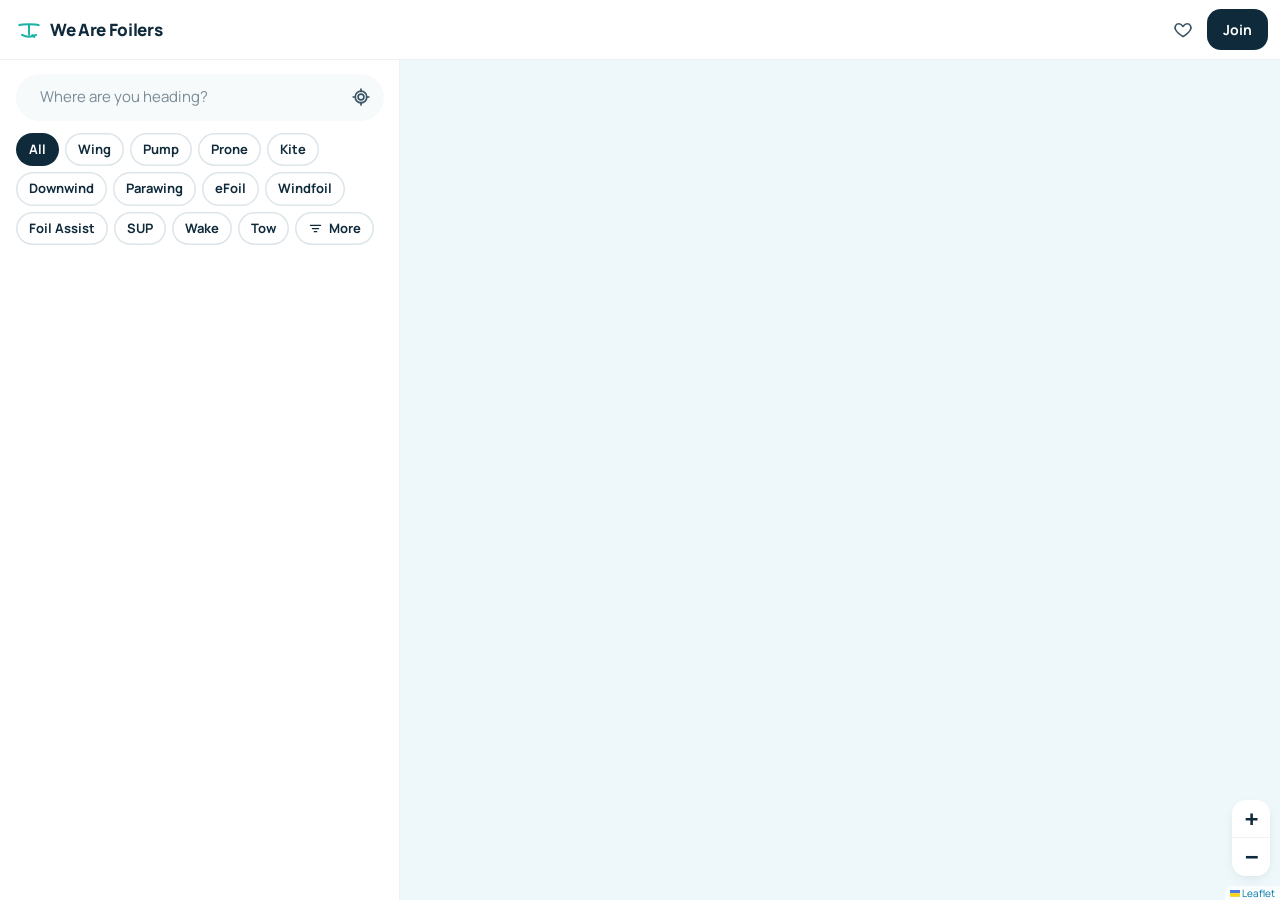
==== commit e52100b3: "Supabase backend, partner program, claimable auto entries, demo switch Co-Authored-By: Claude Opus 5" ====
--- a/index.html
+++ b/index.html
@@ -55,7 +55,9 @@
 <script src="assets/js/catalog.js"></script>
 <script src="assets/js/icons.js"></script>
 <script src="assets/js/ui.js"></script>
+<script src="assets/vendor/supabase/supabase.js"></script>
 <script src="assets/js/store-demo.js"></script>
+<script src="assets/js/store-supabase.js"></script>
 <script src="assets/js/app.js"></script>
 </body>
 </html>
--- a/assets/css/app.css
+++ b/assets/css/app.css
@@ -349,3 +349,28 @@
   .me-btn { padding: 4px; }
   .logo { font-size: 16px; }
 }
+
+/* ---------- Partner check & auto entries ---------- */
+.avatar .verified { position: absolute; right: -3px; top: -3px; width: 38%; height: 38%; min-width: 15px; min-height: 15px; max-width: 24px; max-height: 24px; display: block; filter: drop-shadow(0 1px 2px rgba(15,42,58,.25)); }
+.avatar .verified svg { width: 100%; height: 100%; }
+.avatar .verified svg circle { stroke: #fff; stroke-width: 2; }
+.partner-tag { display: inline-flex; align-items: center; gap: 4px; font-size: 11.5px; font-weight: 800; color: #2F80ED; }
+.partner-tag svg { width: 14px; height: 14px; }
+.auto-note { display: flex; gap: 8px; align-items: flex-start; margin-top: 14px; padding: 10px 12px; border-radius: 14px; background: var(--bg-soft); font-size: 12.5px; color: var(--ink-2); }
+.auto-note > svg { width: 17px; height: 17px; flex: none; color: var(--muted); margin-top: 1px; }
+.link-btn.strong { color: var(--accent-ink); font-weight: 800; padding: 0; font-size: 12.5px; text-decoration: underline; }
+.partner-box { margin-top: 16px; padding: 14px; border-radius: var(--r); background: linear-gradient(135deg, #EAF3FE, #E8F7F5); }
+.partner-box h4 { display: flex; align-items: center; gap: 6px; font-size: 15px; margin-bottom: 4px; }
+.partner-box h4 svg { width: 18px; height: 18px; }
+.partner-box p { font-size: 13px; color: var(--ink-2); margin-bottom: 10px; }
+.copy-row { display: flex; gap: 8px; align-items: center; background: var(--bg-soft); border-radius: 14px; padding: 6px 6px 6px 14px; font-weight: 700; font-size: 14px; }
+.copy-row span { flex: 1; min-width: 0; overflow: hidden; text-overflow: ellipsis; white-space: nowrap; }
+.adm-flag { display: flex; gap: 8px; align-items: center; margin-top: 8px; padding: 8px 10px; border-radius: 12px; font-size: 13px; }
+.adm-flag > svg { width: 16px; height: 16px; flex: none; }
+.adm-flag.teal { background: var(--accent-soft); color: var(--accent-ink); }
+.adm-flag.blue { background: #EAF3FE; color: #1D5FB8; }
+.adm-flag a { color: inherit; font-weight: 700; word-break: break-all; }
+.adm-help { font-size: 13px; margin: -4px 0 12px; }
+.adm-tabs { grid-auto-columns: auto; overflow-x: auto; }
+.adm-tabs button { white-space: nowrap; padding: 10px 12px; }
+.btn.small svg circle { stroke: none; }
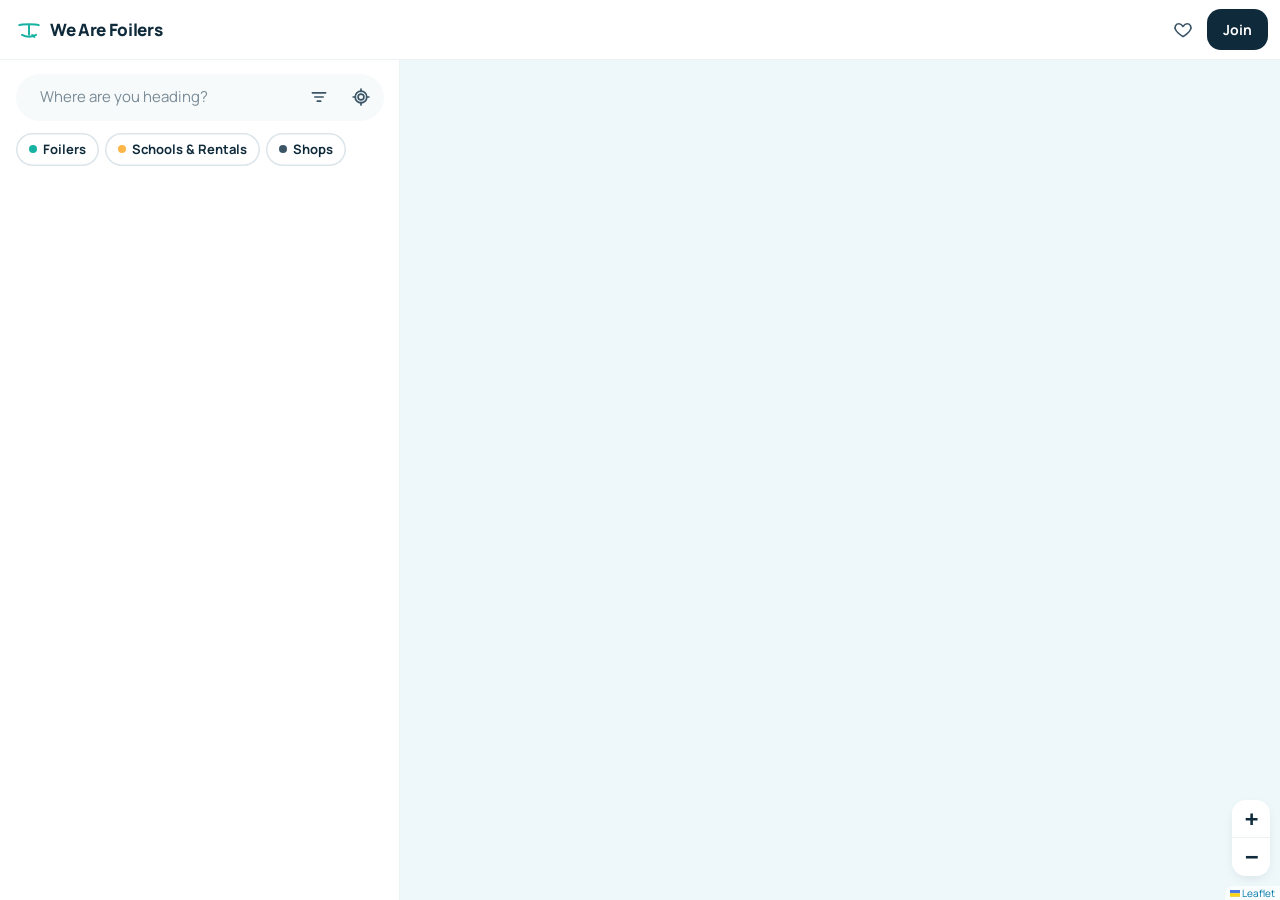
==== commit e39cacf3: "Grouped filters: who, disciplines, brands, gear, open for; Schools & Rentals; gear types on cards Co" ====
--- a/index.html
+++ b/index.html
@@ -33,6 +33,7 @@
     <form class="search" id="searchForm" role="search">
       <span id="searchIcon"></span>
       <input id="searchInput" type="search" placeholder="Where are you heading?" autocomplete="off" enterkeyhint="search" aria-label="Search a place">
+      <button type="button" class="icon-btn filter-icon" id="btnFilter" aria-label="Filters"></button>
       <button type="button" class="icon-btn" id="btnLocate" aria-label="Near me"></button>
     </form>
     <div class="chips" id="chips" aria-label="Filter by discipline"></div>
--- a/assets/css/app.css
+++ b/assets/css/app.css
@@ -195,6 +195,10 @@
 .foot nav { display: flex; gap: 14px; justify-content: center; flex-wrap: wrap; }
 .foot a, .foot button { color: var(--ink-2); text-decoration: none; font-weight: 600; background: none; border: 0; cursor: pointer; padding: 0; font-size: 12.5px; }
 .foot .heart { color: var(--coral); display: inline-block; width: 13px; height: 13px; vertical-align: -2px; }
+.foot-contact a { display: inline-flex; align-items: center; gap: 5px; }
+.foot-contact svg { width: 14px; height: 14px; }
+.faq + .foot-contact { margin-top: 18px; display: flex; gap: 14px; justify-content: center; flex-wrap: wrap; font-size: 13px; }
+.faq + .foot-contact a { color: var(--ink-2); font-weight: 600; text-decoration: none; }
 
 /* ---------- Map pins ---------- */
 .leaflet-container { font-family: var(--font); background: var(--sea); }
@@ -230,6 +234,42 @@
 .dlg-foot { padding: 12px 20px calc(12px + env(safe-area-inset-bottom)); border-top: 1px solid var(--line-soft); display: flex; gap: 8px; background: #fff; }
 .dlg-foot .btn { flex: 1; }
 dialog.small .dlg-body { flex: none; }
+
+/* ---------- Filters ---------- */
+.tdot { width: 8px; height: 8px; border-radius: 50%; flex: none; }
+.tdot.t-private { background: var(--accent); }
+.tdot.t-school { background: var(--sun); }
+.tdot.t-shop { background: var(--ink-2); }
+.chip.on .tdot, .tbtn.on .tdot { box-shadow: 0 0 0 2px #fff; }
+.filter-icon { position: relative; }
+.filter-icon.on { background: var(--ink); color: #fff; }
+.filter-icon .count { position: absolute; top: -3px; right: -3px; background: var(--accent); color: #fff; border-radius: 99px; font-size: 10.5px; font-weight: 800;
+  min-width: 17px; height: 17px; display: grid; place-items: center; padding: 0 4px; box-shadow: 0 0 0 2px #fff; }
+.chip.active-f { background: var(--accent-soft); color: var(--accent-ink); padding-right: 9px; }
+.chip.active-f svg { width: 13px; height: 13px; opacity: .7; }
+.filters { padding-top: 14px; }
+.type-seg { display: grid; grid-template-columns: repeat(3, 1fr); gap: 6px; margin-bottom: 10px; }
+.tbtn { display: flex; flex-direction: column; align-items: center; gap: 6px; padding: 12px 6px; border: 0; border-radius: var(--r); background: var(--bg-soft, #F2F5F4);
+  box-shadow: inset 0 0 0 1.5px var(--line); font: inherit; font-weight: 800; font-size: 13px; color: var(--ink); cursor: pointer; text-align: center; line-height: 1.2; }
+.tbtn .tdot { width: 10px; height: 10px; }
+.tbtn.on { background: var(--ink); color: #fff; box-shadow: var(--shadow-sm); }
+.fgroup { border-bottom: 1px solid var(--line-soft); }
+.fgroup summary { list-style: none; display: flex; align-items: center; gap: 8px; padding: 15px 2px; cursor: pointer; font-weight: 800; font-size: 15px; }
+.fgroup summary::-webkit-details-marker { display: none; }
+.fgroup summary > span:first-child { flex: 1; }
+.fgroup summary svg { width: 18px; height: 18px; color: var(--muted); transform: rotate(90deg); transition: transform .2s; }
+.fgroup[open] summary svg { transform: rotate(-90deg); }
+.fcount { background: var(--accent); color: #fff; border-radius: 99px; font-size: 11px; min-width: 20px; height: 20px; display: grid; place-items: center; padding: 0 6px; }
+.checks { display: grid; grid-template-columns: repeat(2, 1fr); gap: 2px 10px; padding: 0 0 14px; }
+.checks.three { grid-template-columns: repeat(2, 1fr); }
+@media (min-width: 420px) { .checks.three { grid-template-columns: repeat(3, 1fr); } }
+.check { display: flex; align-items: center; gap: 10px; padding: 8px 2px; font-size: 14px; font-weight: 600; cursor: pointer; min-width: 0; }
+.check span:last-child { overflow: hidden; text-overflow: ellipsis; white-space: nowrap; }
+.check input { position: absolute; opacity: 0; pointer-events: none; }
+.check .box { width: 20px; height: 20px; border-radius: 6px; box-shadow: inset 0 0 0 1.5px var(--line); display: grid; place-items: center; flex: none; color: transparent; transition: background .15s; }
+.check .box svg { width: 14px; height: 14px; }
+.check input:checked + .box { background: var(--accent); box-shadow: none; color: #fff; }
+.check input:focus-visible + .box { outline: 2px solid var(--accent); outline-offset: 2px; }
 
 /* ---------- Forms ---------- */
 .field { margin-bottom: 20px; }
@@ -301,6 +341,8 @@
   .panel-body { padding: 8px 16px 24px; }
   dialog { width: 560px; height: auto; max-height: min(860px, calc(100% - 48px)); margin: auto; border-radius: var(--r-lg); box-shadow: var(--shadow); }
   dialog.small { width: 440px; }
+  dialog.sheet { width: 480px; }
+  dialog.sheet .dlg-body { flex: 0 1 auto; }
   .dlg { max-height: min(860px, calc(100vh - 48px)); }
 }
 
@@ -374,3 +416,14 @@
 .adm-tabs { grid-auto-columns: auto; overflow-x: auto; }
 .adm-tabs button { white-space: nowrap; padding: 10px 12px; }
 .btn.small svg circle { stroke: none; }
+
+/* ---------- Legal pages ---------- */
+body.legal { background: #fff; }
+.legal .adm { max-width: 720px; }
+.legal h1 { font-size: 32px; margin: 14px 0 18px; }
+.legal h2 { font-size: 19px; margin: 28px 0 8px; }
+.legal h3 { font-size: 15.5px; margin: 18px 0 4px; }
+.legal p, .legal li { color: var(--ink-2); margin: 0 0 10px; }
+.legal ul { padding-left: 20px; }
+.legal .small { font-size: 12.5px; margin-top: 30px; }
+.todo { background: var(--sun-soft); color: #A86800; padding: 1px 6px; border-radius: 6px; font-weight: 700; }
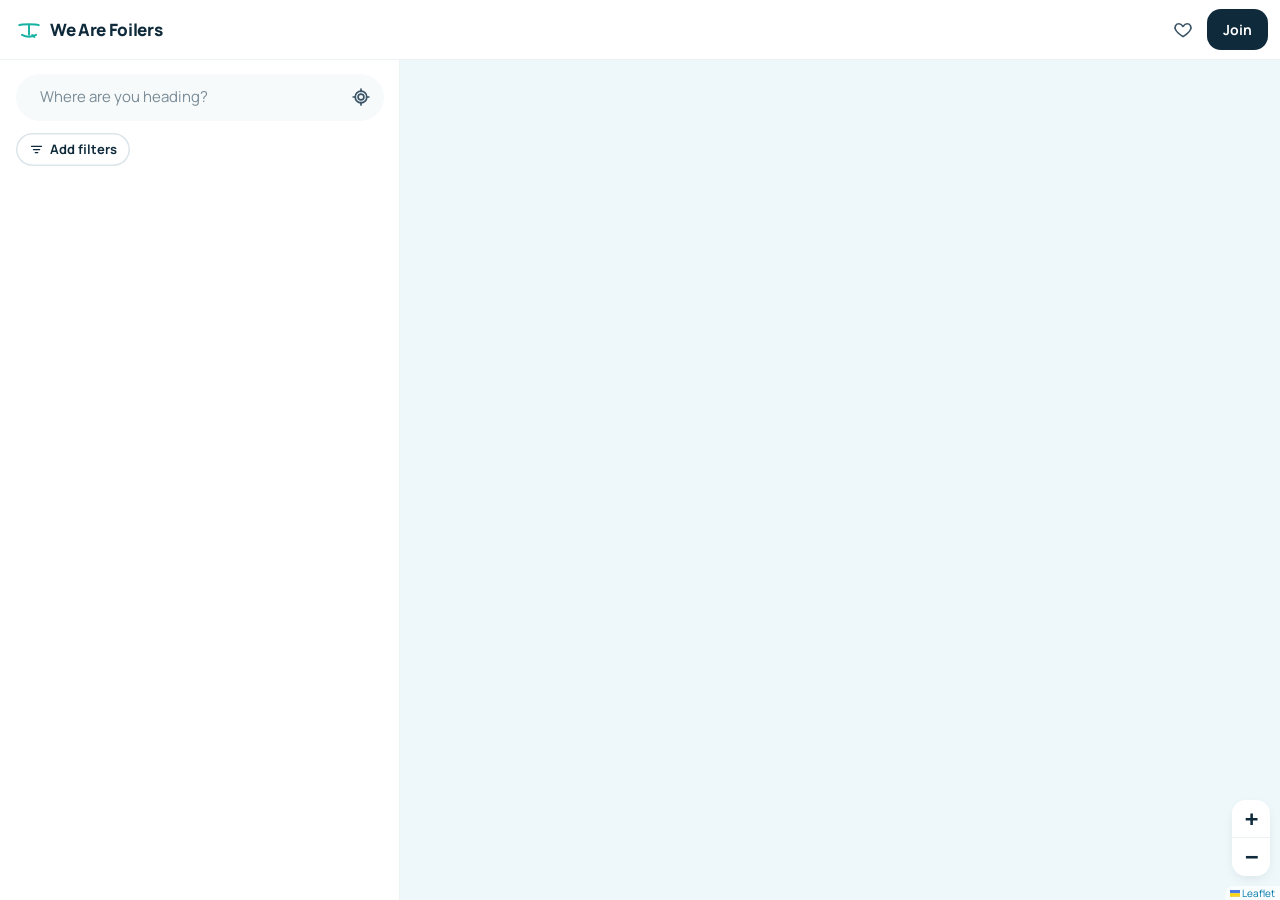
==== commit e0bd8977: "One Add filters button in the chip row, active filters as removable pills Co-Authored-By: Claude Opu" ====
--- a/index.html
+++ b/index.html
@@ -33,7 +33,6 @@
     <form class="search" id="searchForm" role="search">
       <span id="searchIcon"></span>
       <input id="searchInput" type="search" placeholder="Where are you heading?" autocomplete="off" enterkeyhint="search" aria-label="Search a place">
-      <button type="button" class="icon-btn filter-icon" id="btnFilter" aria-label="Filters"></button>
       <button type="button" class="icon-btn" id="btnLocate" aria-label="Near me"></button>
     </form>
     <div class="chips" id="chips" aria-label="Filter by discipline"></div>
--- a/assets/css/app.css
+++ b/assets/css/app.css
@@ -241,11 +241,9 @@
 .tdot.t-school { background: var(--sun); }
 .tdot.t-shop { background: var(--ink-2); }
 .chip.on .tdot, .tbtn.on .tdot { box-shadow: 0 0 0 2px #fff; }
-.filter-icon { position: relative; }
-.filter-icon.on { background: var(--ink); color: #fff; }
-.filter-icon .count { position: absolute; top: -3px; right: -3px; background: var(--accent); color: #fff; border-radius: 99px; font-size: 10.5px; font-weight: 800;
-  min-width: 17px; height: 17px; display: grid; place-items: center; padding: 0 4px; box-shadow: 0 0 0 2px #fff; }
-.chip.active-f { background: var(--accent-soft); color: var(--accent-ink); padding-right: 9px; }
+.chip.add-filter.on { background: var(--ink); color: #fff; }
+.chip.add-filter .count { margin-left: 2px; }
+.chip.active-f { background: var(--accent-soft); color: var(--accent-ink); padding-right: 9px; box-shadow: var(--shadow-sm); }
 .chip.active-f svg { width: 13px; height: 13px; opacity: .7; }
 .filters { padding-top: 14px; }
 .type-seg { display: grid; grid-template-columns: repeat(3, 1fr); gap: 6px; margin-bottom: 10px; }
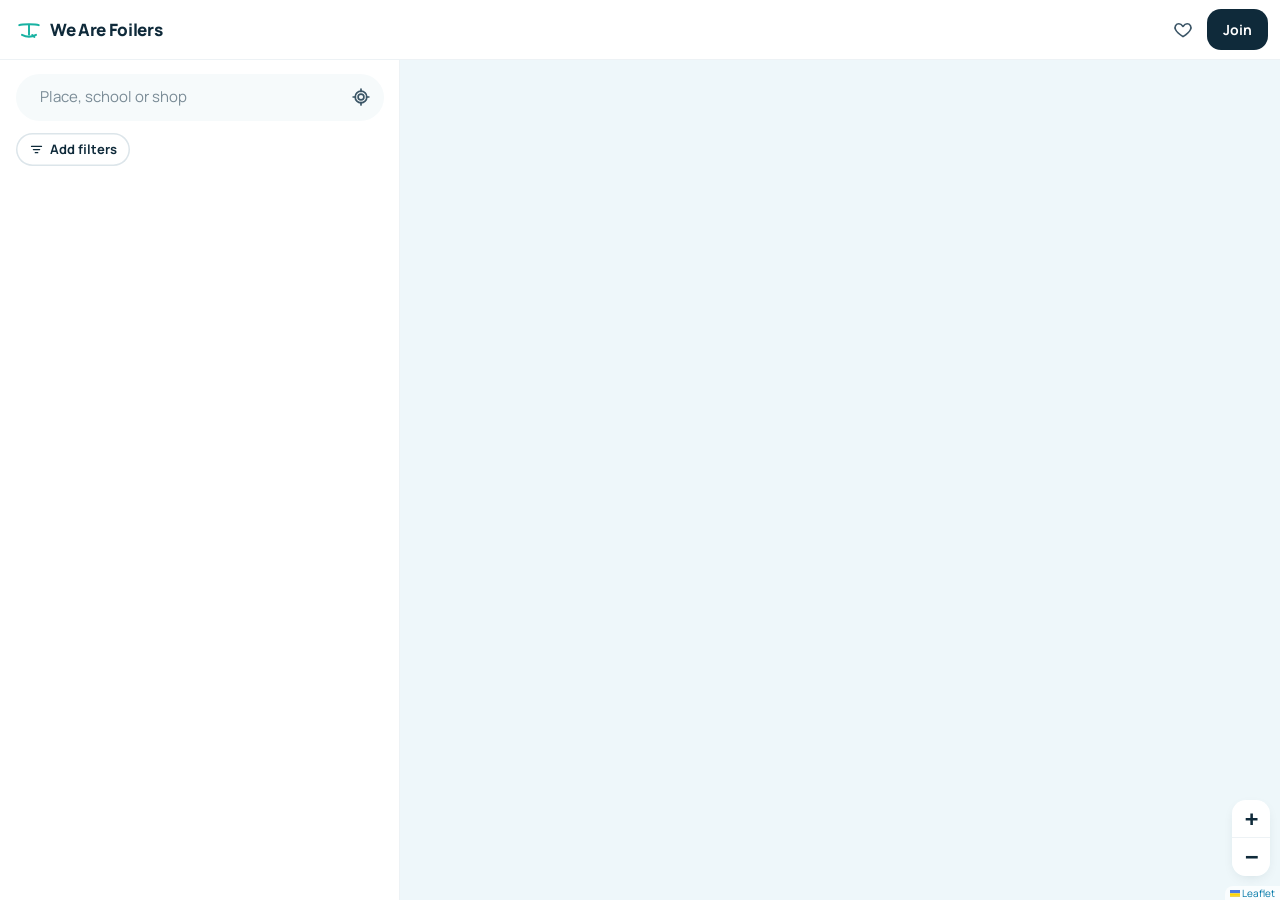
==== commit ef2c324c: "Search finds schools, shops and foilers by name; Enter still searches a place Co-Authored-By: Claude" ====
--- a/index.html
+++ b/index.html
@@ -32,8 +32,9 @@
   <div class="finder" id="finder">
     <form class="search" id="searchForm" role="search">
       <span id="searchIcon"></span>
-      <input id="searchInput" type="search" placeholder="Where are you heading?" autocomplete="off" enterkeyhint="search" aria-label="Search a place">
+      <input id="searchInput" type="search" placeholder="Place, school or shop" autocomplete="off" enterkeyhint="search" aria-label="Search a place or name" role="combobox" aria-expanded="false" aria-controls="suggest" aria-autocomplete="list">
       <button type="button" class="icon-btn" id="btnLocate" aria-label="Near me"></button>
+      <div class="suggest" id="suggest" role="listbox" hidden></div>
     </form>
     <div class="chips" id="chips" aria-label="Filter by discipline"></div>
   </div>
--- a/assets/css/app.css
+++ b/assets/css/app.css
@@ -85,6 +85,17 @@
 .search input { flex: 1; min-width: 0; border: 0; outline: 0; font: inherit; font-size: 15px; padding: 8px 6px; background: transparent; color: var(--ink); }
 .search input::placeholder { color: var(--muted); }
 .search .icon-btn { width: 38px; height: 38px; border-radius: 99px; }
+.search { position: relative; }
+.suggest { position: absolute; top: calc(100% + 6px); left: 0; right: 0; background: #fff; border-radius: 18px; box-shadow: var(--shadow); padding: 6px; z-index: 5; max-height: min(420px, 60vh); overflow-y: auto; }
+.sg { display: flex; align-items: center; gap: 10px; width: 100%; border: 0; background: none; text-align: left; font: inherit; color: var(--ink); padding: 8px 10px; border-radius: 12px; cursor: pointer; }
+.sg:hover, .sg.on { background: var(--bg-soft); }
+.sg .avatar { width: 32px; height: 32px; font-size: 13px; flex: none; }
+.sg > svg { width: 20px; height: 20px; margin: 0 6px; color: var(--muted); flex: none; }
+.sg-text { display: flex; flex-direction: column; min-width: 0; }
+.sg-text b { font-size: 14px; white-space: nowrap; overflow: hidden; text-overflow: ellipsis; }
+.sg-text small { font-size: 12px; color: var(--muted); white-space: nowrap; overflow: hidden; text-overflow: ellipsis; }
+.sg.place { border-top: 1px solid var(--line-soft); border-radius: 0 0 12px 12px; margin-top: 2px; }
+.sg.place:first-child { border-top: 0; border-radius: 12px; margin-top: 0; }
 .chips { display: flex; gap: 6px; overflow-x: auto; padding: 10px 12px 6px; scrollbar-width: none; }
 .chips::-webkit-scrollbar { display: none; }
 .chip { flex: none; display: inline-flex; align-items: center; gap: 6px; border: 0; cursor: pointer; font-weight: 700; font-size: 13px; padding: 7px 13px; border-radius: 99px;
